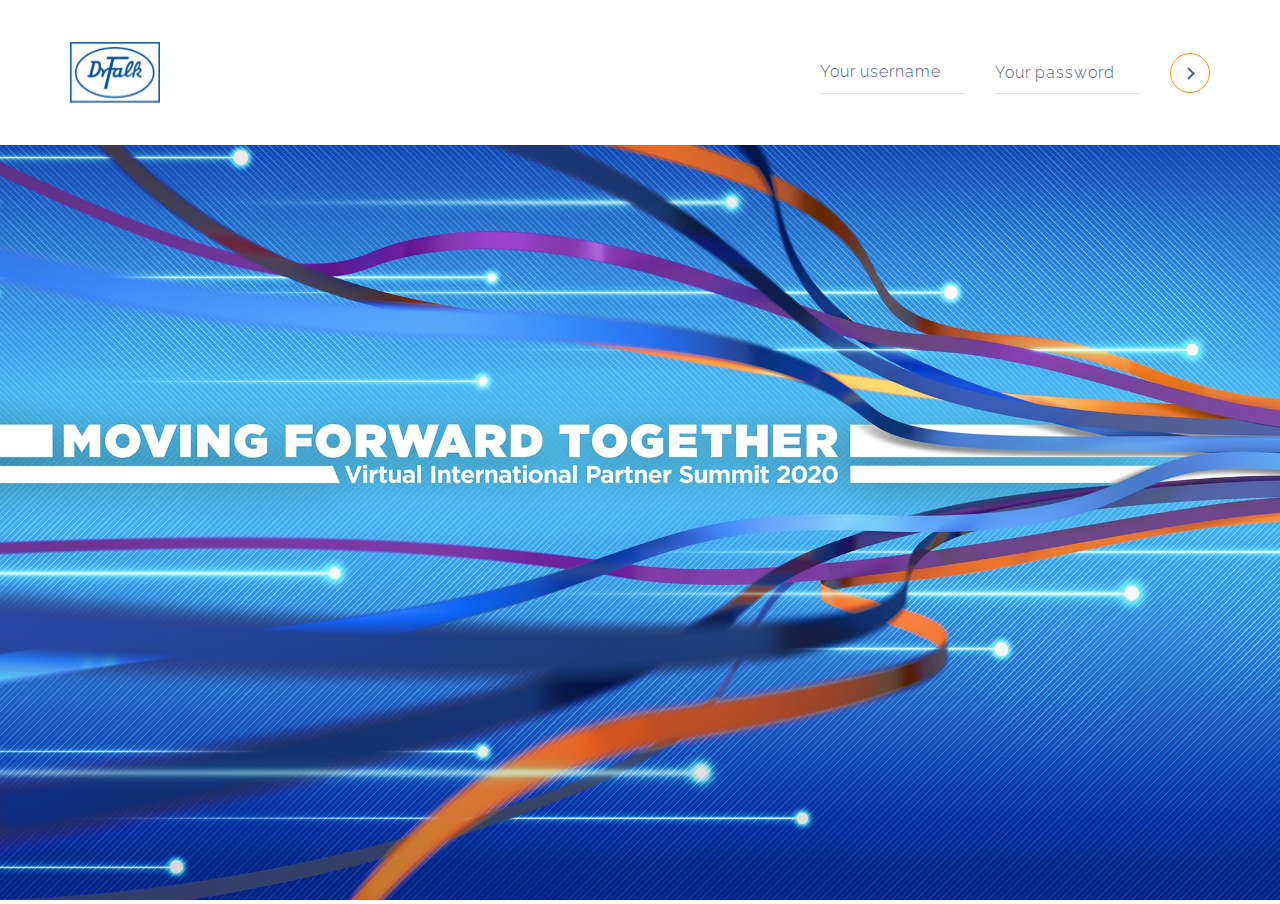
==== downloads.html @ 7efe1118 "Initial commit" ====
<!DOCTYPE html>
<html lang="de">

<head>
    <meta charset="utf-8">
    <meta http-equiv="X-UA-Compatible" content="IE=edge">
    <meta name="type" content="website">
    <meta name="description" content="default">
    <meta name="viewport" content="width=device-width, initial-scale=1 user-scalable=0">
    <meta property="og:image" content="">
    <title>Dr Falk | Downloads &
        Material</title>
    <link rel="stylesheet" href="css/app.css">
    <link rel="stylesheet" href="js/fancybox/jquery.fancybox.min.css">
    <link rel="shortcut icon" href="./img/fav/favicon.ico" type="image/x-icon">

    <meta name="msapplication-TileColor" content="">
    <meta name="theme-color" content="#ffffff">
</head>

<body>
    <div class="general-wrapper">
        <header>
            <div class="header-fixed-wrapper">
                <div class="wrapper">
                    <div class="branding">
                        <a href="/" title="branding">
                            <img class="branding__image" src="./img/logo.svg" alt="Company Logo" />
                        </a>
                    </div>
                    <div class="header__navigation">
                        <div class="bar-branding">
                            <a href="/" title="branding">
                                <img class="branding__image" src="./img/logo.svg" alt="Company Logo" />
                            </a>
                        </div>
                        <nav class="navbar">
                            <ul class="navbar__list" id="menu">
                                <li class="menuItem"><a href="./stream.html" title="Live Stream">Live Event</a></li>
                                <li class="menuItem"><a href="./media_centre.html" title="Media Centre">Media Centre</a>
                                </li>
                                <li class="menuItem active"><a href="./downloads.html"
                                        title="Downloads & Material">Downloads &
                                        Material</a>
                                </li>
                                <li class="menuItem">
                                    <a href="./social-area.html" title="Social Area">Social Area</a>
                                </li>
                            </ul>
                        </nav>
                    </div>
                    <div class="overflow-menu"></div>
                    <div class="spinner">
                        <span class="spinner-line diagonal part-1"></span>
                        <span class="spinner-line horizontal"></span>
                        <span class="spinner-line diagonal part-2"></span>
                    </div>
                </div>
            </div>
        </header>
        <main>
            <section class="media media--download">
                <div class="wrapper">
                    <div class="media-main-title">
                        <h1 class="media-title">Downloads & Material</h1>
                        <h2 class="media-subtitle">Material That Moves You and Your Projects Forward</h2>
                    </div>
                    <div class="media-box">
                        <div class="download_filter--buttons">
                            <p class="download_filter--buttons-title">Filter by:</p>
                            <ul class="download_filter--buttons-list">
                                <!-- <li><button class="btn-active" dw-filter="*">Filter by:</button></li> -->
                                <li><button class="btn-active" dw-filter="A">New Marketing Material</button></li>
                                <!--<li><button dw-filter="B">Workshop „Digital Marketing“</button></li>-->
                                <li><button dw-filter="C">Workshop „In-Call Performance“</button></li>
                                <!--<li><button dw-filter="D">Around the Event</button></li>-->
                            </ul>
                        </div>
                        <div class="media-cards">
                            <div class="media-card items" dw-category="A">
                                <!-- POPup -->
                                <div class="action-popup">
                                    <div class="action-popup--box">
                                        <span class="video-popup--close download-popup--close"></span>
                                        <div class="action-popup--download">
                                            <a class="download-inner"
                                                href="./media/dl-center/Budenofalk_Ad_3mgCapsules_MC_DIN-A4.pdf"
                                                download>download</a>
                                        </div>
                                        <div class="action-popup--wrapper">
                                            <img src="./media/dl-center/Budenofalk_Ad_3mgCapsules_MC_DIN-A4_Thumbnail.PNG"
                                                alt="pdf preview">
                                        </div>
                                    </div>
                                </div>
                                <!--  -->
                                <div class="media-card--wrapper">
                                    <div class="img-box">
                                        <img src="./media/dl-center/Budenofalk_Ad_3mgCapsules_MC_DIN-A4_Thumbnail.PNG"
                                            alt="download promo">
                                        <div class="media--download-action">
                                            <span class="preview"></span>
                                            <a class="download"
                                                href="./media/dl-center/Budenofalk_Ad_3mgCapsules_MC_DIN-A4.pdf"
                                                download></a>
                                        </div>
                                    </div>
                                    <div class="media-card--conteiner">
                                        <div class="media-title">
                                            <div class="media-title--headline">
                                                <p>Budenofalk: Ad 3mg Capsules for Microscopic Colitis</p>
                                            </div>
                                        </div>
                                        <div class="media-speakr">
                                            <p>This new advertisment aims at raising awareness for the extension of the
                                                indication of Budenofalk 3mg capsules to microscopic colitis.</p>
                                        </div>
                                    </div>
                                </div>
                            </div>
                            <div class="media-card items" dw-category="A">
                                <!-- POPup -->
                                <div class="action-popup">
                                    <div class="action-popup--box">
                                        <span class="video-popup--close download-popup--close"></span>
                                        <div class="action-popup--download">
                                            <!--<a class="download-inner" href="./img/logo.svg" download>download</a>-->
                                        </div>
                                        <div class="action-popup--wrapper">
                                            <img src="./media/dl-center/Budenofalk_SlideDeck_MC_Thumbnail.jpg"
                                                alt="pdf preview">
                                        </div>
                                    </div>
                                </div>
                                <!--  -->
                                <div class="media-card--wrapper">
                                    <div class="img-box">
                                        <img src="./media/dl-center/Budenofalk_SlideDeck_MC_Thumbnail.jpg"
                                            alt="download promo">
                                        <div class="media--download-action">
                                            <span class="preview"></span>
                                            <!--<a class="download" href="./media/dl-center/VIPS_MarketingMaterial_Platzhalter.pdf" download></a>-->
                                        </div>
                                    </div>
                                    <div class="media-card--conteiner">
                                        <div class="media-title">
                                            <div class="media-title--headline">
                                                <p>Budenofalk: Slide Deck Microscopic Colitis incl. Treatment Options
                                                    with 3mg Budenofalk Capsules</p>
                                            </div>
                                        </div>
                                        <div class="media-speakr">
                                            </p>
                                            <p>The slide deck will offer comprehensive information about microscopic
                                                colitis as a disease, its epidemiology, pathogenesis, diagnosis and
                                                treatment options. The contents comprise latest data on therapeutic
                                                options including Budenofalk 3mg capsules and are edited for
                                                presentations.
                                            </p>
                                        </div>
                                    </div>
                                </div>
                            </div>
                            <div class="media-card items" dw-category="A">
                                <!-- POPup -->
                                <div class="action-popup">
                                    <div class="action-popup--box">
                                        <span class="video-popup--close download-popup--close"></span>
                                        <div class="action-popup--download">
                                            <!--<a class="download-inner" href="./img/logo.svg" download>download</a>-->
                                        </div>
                                        <div class="action-popup--wrapper">
                                            <img src="./media/dl-center/Budenofalk_Brochure_HCP_MC_Thumbnail.jpg"
                                                alt="pdf preview">
                                        </div>
                                    </div>
                                </div>
                                <!--  -->
                                <div class="media-card--wrapper">
                                    <div class="img-box">
                                        <img src="./media/dl-center/Budenofalk_Brochure_HCP_MC_Thumbnail.jpg"
                                            alt="download promo">
                                        <div class="media--download-action">
                                            <span class="preview"></span>
                                            <!--<a class="download" href="./media/dl-center/VIPS_MarketingMaterial_Platzhalter.pdf" download></a>-->
                                        </div>
                                    </div>
                                    <div class="media-card--conteiner">
                                        <div class="media-title">
                                            <div class="media-title--headline">
                                                <p>Budenofalk: Brochure Microscopic Colitis for HCPs</p>
                                            </div>
                                        </div>
                                        <div class="media-speakr">
                                            <p>This brochure for HCPs provides a comprehensive overview on microscopic
                                                colitis as a disease, its epidemiology, pathogenesis, diagnosis and
                                                treatment options. In the new version it will include the latest
                                                guidelines for the treatment of the disease and the extended indication
                                                of Budenofalk 3mg capsules to microscopic colitis. </p>
                                        </div>
                                    </div>
                                </div>
                            </div>
                            <div class="media-card items" dw-category="A">
                                <!-- POPup -->
                                <div class="action-popup">
                                    <div class="action-popup--box">
                                        <span class="video-popup--close download-popup--close"></span>
                                        <div class="action-popup--download">
                                            <a class="download"
                                                href="./media/dl-center/VIPS_MarketingMaterial_Platzhalter.pdf"
                                                download></a>
                                        </div>
                                        <div class="action-popup--wrapper">
                                            <img src="./media/dl-center/Budenofalk_Flyer_3mgCapsules_MC_Thumbnail.jpg"
                                                alt="pdf preview">
                                        </div>
                                    </div>
                                </div>
                                <!--  -->
                                <div class="media-card--wrapper">
                                    <div class="img-box">
                                        <img src="./media/dl-center/Budenofalk_Flyer_3mgCapsules_MC_Thumbnail.jpg"
                                            alt="download promo">
                                        <div class="media--download-action">
                                            <span class="preview"></span>
                                            <!--<a class="download" href="./media/dl-center/VIPS_MarketingMaterial_Platzhalter.pdf" download></a>-->
                                        </div>
                                    </div>
                                    <div class="media-card--conteiner">
                                        <div class="media-title">
                                            <div class="media-title--headline">
                                                <p>Budenofalk: Flyer 3mg Capsules for Microscopic Colitis</p>
                                            </div>
                                        </div>
                                        <div class="media-speakr">
                                            <p>This new leaflet will give a short overview on microscopic colitis as a
                                                disease, its diagnosis and treatment as well as on Budenofalk 3mg
                                                capsules as a treatment option.</p>
                                        </div>
                                    </div>
                                </div>
                            </div>
                            <div class="media-card items" dw-category="A">
                                <!-- POPup -->
                                <div class="action-popup">
                                    <div class="action-popup--box">
                                        <span class="video-popup--close download-popup--close"></span>
                                        <div class="action-popup--download">
                                            <a class="download"
                                                href="./media/dl-center/VIPS_MarketingMaterial_Platzhalter.pdf"
                                                download></a>
                                        </div>
                                        <div class="action-popup--wrapper">
                                            <img src="./media/dl-center/Budenofalk_Mailing_3mgCapsules_Thumbnail.png"
                                                alt="pdf preview">
                                        </div>
                                    </div>
                                </div>
                                <!--  -->
                                <div class="media-card--wrapper">
                                    <div class="img-box">
                                        <img src="./media/dl-center/Budenofalk_Mailing_3mgCapsules_Thumbnail.png"
                                            alt="download promo">
                                        <div class="media--download-action">
                                            <span class="preview"></span>
                                            <!--<a class="download" href="./media/dl-center/VIPS_MarketingMaterial_Platzhalter.pdf" download></a>-->
                                        </div>
                                    </div>
                                    <div class="media-card--conteiner">
                                        <div class="media-title">
                                            <div class="media-title--headline">
                                                <p>Budenofalk: Mailing 3mg Capsules for Microscopic Colitis</p>
                                            </div>
                                        </div>
                                        <div class="media-speakr">
                                            <p>This mailing addresses HCPs in order to inform them about the extension
                                                of the indication of Budenofalk 3mg capsules to induction and
                                                maintenance therapy of microscopic colitis.
                                        </div>
                                    </div>
                                </div>
                            </div>
                            <div class="media-card items" dw-category="A">
                                <!-- POPup -->
                                <div class="action-popup">
                                    <div class="action-popup--box">
                                        <span class="video-popup--close download-popup--close"></span>
                                        <div class="action-popup--download">
                                            <a class="download-inner"
                                                href="./media/dl-center/Budenofalk_Ad_RectalFoam_UC_DIN-A4.pdf"
                                                download>download</a>
                                        </div>
                                        <div class="action-popup--wrapper">
                                            <img src="./media/dl-center/Budenofalk_Ad_RectalFoam_UC_DIN-A4_Thumbnail.PNG"
                                                alt="pdf preview">
                                        </div>
                                    </div>
                                </div>
                                <!--  -->
                                <div class="media-card--wrapper">
                                    <div class="img-box">
                                        <img src="./media/dl-center/Budenofalk_Ad_RectalFoam_UC_DIN-A4_Thumbnail.PNG"
                                            alt="download promo">
                                        <div class="media--download-action">
                                            <span class="preview"></span>
                                            <a class="download"
                                                href="./media/dl-center/Budenofalk_Ad_RectalFoam_UC_DIN-A4.pdf"
                                                download></a>
                                        </div>
                                    </div>
                                    <div class="media-card--conteiner">
                                        <div class="media-title">
                                            <div class="media-title--headline">
                                                <p>Budenofalk: Ad Rectal Foam for Ulcerative Colitis</p>
                                            </div>
                                        </div>
                                        <div class="media-speakr">
                                            <p>This advertisment presents Budenofalk rectal foam for Ulcerative Colitis
                                                with a new key visual underlining the products key features.
                                        </div>
                                    </div>
                                </div>
                            </div>
                            <div class="media-card items" dw-category="A">
                                <!-- POPup -->
                                <div class="action-popup">
                                    <div class="action-popup--box">
                                        <span class="video-popup--close download-popup--close"></span>
                                        <div class="action-popup--download">
                                            <!--<a class="download-inner" href="./media/dl-center/missing"
                                                download>download</a>-->
                                        </div>
                                        <div class="action-popup--wrapper">
                                            <img src="./media/dl-center/Budenofalk_Brochure_Patient_AI_Thumbnail.jpg"
                                                alt="pdf preview">
                                        </div>
                                    </div>
                                </div>
                                <!--  -->
                                <div class="media-card--wrapper">
                                    <div class="img-box">
                                        <img src="./media/dl-center/Budenofalk_Brochure_Patient_AI_Thumbnail.jpg"
                                            alt="download promo">
                                        <div class="media--download-action">
                                            <span class="preview"></span>
                                            <!--<a class="download" href="./media/dl-center/VIPS_MarketingMaterial_Platzhalter.pdf" download></a>-->
                                        </div>
                                    </div>
                                    <div class="media-card--conteiner">
                                        <div class="media-title">
                                            <div class="media-title--headline">
                                                <p>Budenofalk: Brochure Autoimmune Hepatitis for Patients</p>
                                            </div>
                                        </div>
                                        <div class="media-speakr">
                                            <p>This brochure aims at helping patients with autoimmune hepatitis and
                                                their relatives to get an overview about the disease in general, its
                                                causes, symptoms and diagnosis as well as to learn about treatment
                                                options. The new version will include latest knowledge about the
                                                disease.
                                        </div>
                                    </div>
                                </div>
                            </div>
                            <div class="media-card items" dw-category="A">
                                <!-- POPup -->
                                <div class="action-popup">
                                    <div class="action-popup--box">
                                        <span class="video-popup--close download-popup--close"></span>
                                        <div class="action-popup--download">
                                            <a class="download-inner"
                                                href="./media/dl-center/Jorveza_Ad_Acute-Maintenance.zip"
                                                download>download</a>-->
                                        </div>
                                        <div class="action-popup--wrapper">
                                            <img src="./media/dl-center/Jorveza_Ad_Acute-Maintenance_Thumbnail.png"
                                                alt="pdf preview">
                                        </div>
                                    </div>
                                </div>
                                <!--  -->
                                <div class="media-card--wrapper">
                                    <div class="img-box">
                                        <img src="./media/dl-center/Jorveza_Ad_Acute-Maintenance_Thumbnail.png"
                                            alt="download promo">
                                        <div class="media--download-action">
                                            <span class="preview"></span>
                                            <a class="download"
                                                href="./media/dl-center/Jorveza_Ad_Acute-Maintenance.zip" download></a>
                                        </div>
                                    </div>
                                    <div class="media-card--conteiner">
                                        <div class="media-title">
                                            <div class="media-title--headline">
                                                <p>Jorveza: Ad Acute & Maintenance Treatment (in various formats)</p>
                                            </div>
                                        </div>
                                        <div class="media-speakr">
                                            <p>This advertisment containing the stopper „Long-term treatment – Now
                                                approved for maintenance therapy“ informs about Jorveza now being
                                                available for maintenance therapy. It is supposed to be placed in
                                                journals addressing gastroentereologists.
                                        </div>
                                    </div>
                                </div>
                            </div>
                            <div class="media-card items" dw-category="A">
                                <!-- POPup -->
                                <div class="action-popup">
                                    <div class="action-popup--box">
                                        <span class="video-popup--close download-popup--close"></span>
                                        <div class="action-popup--download">
                                            <!--<a class="download-inner" href="./media/dl-center/VIPS_MarketingMaterial_Platzhalter.jpg"-->
                                            download>download</a>
                                        </div>
                                        <div class="action-popup--wrapper">
                                            <img src="./media/dl-center/Jorveza_Brochure_HCP_EoE_Thumbnail.png"
                                                alt="pdf preview">
                                        </div>
                                    </div>
                                </div>
                                <!--  -->
                                <div class="media-card--wrapper">
                                    <div class="img-box">
                                        <img src="./media/dl-center/Jorveza_Brochure_HCP_EoE_Thumbnail.png"
                                            alt="download promo">
                                        <div class="media--download-action">
                                            <span class="preview"></span>
                                            <!--<a class="download" href="./media/dl-center/VIPS_MarketingMaterial_Platzhalter.pdf" download></a>-->
                                        </div>
                                    </div>
                                    <div class="media-card--conteiner">
                                        <div class="media-title">
                                            <div class="media-title--headline">
                                                <p>Jorveza: Brochure Eosinophilic Esophagitis for HCPs</p>
                                            </div>
                                        </div>
                                        <div class="media-speakr">
                                            <p>This brochure for physicians provides concise up-to-date information
                                                about Eosinophilic Esophagitis (EoE) covering the clinical picture,
                                                epidemiology, pathophysiology, diagnosis and treatment options as
                                                recommended by the guidelines. Additionally, it includes a short
                                                introduction to Jorveza® and how it is supposed to be applied by
                                                patients. In the new version it will also include maintenance treatment
                                                and the 0.5mg dose of Jorveza.
                                        </div>
                                    </div>
                                </div>
                            </div>
                            <div class="media-card items" dw-category="A">
                                <!-- POPup -->
                                <div class="action-popup">
                                    <div class="action-popup--box">
                                        <span class="video-popup--close download-popup--close"></span>
                                        <div class="action-popup--download">
                                            <!-- <a class="download-inner" href="./img/logo.svg" download>download</a> -->
                                        </div>
                                        <div class="action-popup--wrapper">
                                            <img src="./media/dl-center/Jorveza_Brochure_Patient_EoE_Thumbnail.png"
                                                alt="pdf preview">
                                        </div>
                                    </div>
                                </div>
                                <!--  -->
                                <div class="media-card--wrapper">
                                    <div class="img-box">
                                        <img src="./media/dl-center/Jorveza_Brochure_Patient_EoE_Thumbnail.png"
                                            alt="download promo">
                                        <div class="media--download-action">
                                            <span class="preview"></span>
                                            <!--<a class="download" href="./media/dl-center/VIPS_MarketingMaterial_Platzhalter.pdf" download></a>-->
                                        </div>
                                    </div>
                                    <div class="media-card--conteiner">
                                        <div class="media-title">
                                            <div class="media-title--headline">
                                                <p>Jorveza: Brochure Eosinophilic Esophagitis for Patients</p>
                                            </div>
                                        </div>
                                        <div class="media-speakr">
                                            <p>This patient brochure aims at helping EoE patients as well as their
                                                relatives to get an overview about the disease in general, its causes,
                                                symptoms as well as diagnosis. Upon that, a particular focus lies on the
                                                treatment options as recommended by the guidelines. In the new version
                                                it will also refer to maintenance treatment and the 0.5mg dose of
                                                Jorveza.
                                        </div>
                                    </div>
                                </div>
                            </div>
                            <div class="media-card items" dw-category="A">
                                <!-- POPup -->
                                <div class="action-popup">
                                    <div class="action-popup--box">
                                        <span class="video-popup--close download-popup--close"></span>
                                        <div class="action-popup--download">
                                            <!-- <a class="download-inner" href="./img/logo.svg" download>download</a> -->
                                        </div>
                                        <div class="action-popup--wrapper">
                                            <img src="./media/dl-center/Jorveza_Mailing_MaintenanceTreatment.png"
                                                alt="pdf preview">
                                        </div>
                                    </div>
                                </div>
                                <!--  -->
                                <div class="media-card--wrapper">
                                    <div class="img-box">
                                        <img src="./media/dl-center/Jorveza_Mailing_MaintenanceTreatment.png"
                                            alt="download promo">
                                        <div class="media--download-action">
                                            <span class="preview"></span>
                                            <!--<a class="download" href="./media/dl-center/VIPS_MarketingMaterial_Platzhalter.pdf" download></a>-->
                                        </div>
                                    </div>
                                    <div class="media-card--conteiner">
                                        <div class="media-title">
                                            <div class="media-title--headline">
                                                <p>Jorveza: Mailing Maintenance Treatment</p>
                                            </div>
                                        </div>
                                        <div class="media-speakr">
                                            <p>This mailing is going to address GI specialists and HCPs who already know
                                                EoE in order to inform them about the extended approval of Jorveza also
                                                for maintenance treatment.
                                        </div>
                                    </div>
                                </div>
                            </div>
                            <div class="media-card items" dw-category="A">
                                <!-- POPup -->
                                <div class="action-popup">
                                    <div class="action-popup--box">
                                        <span class="video-popup--close download-popup--close"></span>
                                        <div class="action-popup--download">
                                            <a class="download-inner" href="./media/dl-center/Jorveza_Video_MoA.mp4"
                                                download>download</a>
                                        </div>
                                        <div class="action-popup--wrapper">
                                            <img src="./media/dl-center/Jorveza_Video_MoA_Thumbnail.png"
                                                alt="pdf preview">
                                        </div>
                                    </div>
                                </div>
                                <!--  -->
                                <div class="media-card--wrapper">
                                    <div class="img-box">
                                        <img src="./media/dl-center/Jorveza_Video_MoA_Thumbnail.png"
                                            alt="download promo">
                                        <div class="media--download-action">
                                            <span class="preview"></span>
                                            <a class="download" href="./media/dl-center/Jorveza_Video_MoA.mp4"
                                                download></a>
                                        </div>
                                    </div>
                                    <div class="media-card--conteiner">
                                        <div class="media-title">
                                            <div class="media-title--headline">
                                                <p>Jorveza: Video Mode of Action </p>
                                            </div>
                                        </div>
                                        <div class="media-speakr">
                                            <p>This video provides information about Eosinophilic Esophagitis (EoE), its
                                                diagnosis and treatment by Jorveza. It is supposed to be embedded in
                                                websites, newsletters etc.
                                        </div>
                                    </div>
                                </div>
                            </div>
                            <div class="media-card items" dw-category="A">
                                <!-- POPup -->
                                <div class="action-popup">
                                    <div class="action-popup--box">
                                        <span class="video-popup--close download-popup--close"></span>
                                        <div class="action-popup--download">
                                            <!-- <a class="download-inner" href="./img/logo.svg" download>download</a> -->
                                        </div>
                                        <div class="action-popup--wrapper">
                                            <img src="./media/dl-center/Jorveza_Flyer_EoETreatment.png"
                                                alt="pdf preview">
                                        </div>
                                    </div>
                                </div>
                                <!--  -->
                                <div class="media-card--wrapper">
                                    <div class="img-box">
                                        <img src="./media/dl-center/Jorveza_Flyer_EoETreatment.png"
                                            alt="download promo">
                                        <div class="media--download-action">
                                            <span class="preview"></span>
                                            <!--<a class="download" href="./media/dl-center/VIPS_MarketingMaterial_Platzhalter.pdf" download></a>-->
                                        </div>
                                    </div>
                                    <div class="media-card--conteiner">
                                        <div class="media-title">
                                            <div class="media-title--headline">
                                                <p>Jorveza: Flyer Eosinophilic Esophagitis and Treatment Options with
                                                    Jorveza</p>
                                            </div>
                                        </div>
                                        <div class="media-speakr">
                                            <p>This new leaflet will give a short overview on Eosinophilic Esophagitis
                                                (EoE) and informs about Jorveza in short and long-term treatment.
                                        </div>
                                    </div>
                                </div>
                            </div>
                            <div class="media-card items" dw-category="A">
                                <!-- POPup -->
                                <div class="action-popup">
                                    <div class="action-popup--box">
                                        <span class="video-popup--close download-popup--close"></span>
                                        <div class="action-popup--download">
                                            <a class="download-inner"
                                                href="./media/dl-center/Jorveza_PatientWebsite_DIY-Kit.zip"
                                                download>download</a>
                                        </div>
                                        <div class="action-popup--wrapper">
                                            <img src="./media/dl-center/Jorveza_PatientWebsite_DIY-Kit_Thumbnail.png"
                                                alt="pdf preview">
                                        </div>
                                    </div>
                                </div>
                                <!--  -->
                                <div class="media-card--wrapper">
                                    <div class="img-box">
                                        <img src="./media/dl-center/Jorveza_PatientWebsite_DIY-Kit_Thumbnail.png"
                                            alt="download promo">
                                        <div class="media--download-action">
                                            <span class="preview"></span>
                                            <a class="download"
                                                href="./media/dl-center/Jorveza_PatientWebsite_DIY-Kit.zip"
                                                download></a>
                                        </div>
                                    </div>
                                    <div class="media-card--conteiner">
                                        <div class="media-title">
                                            <div class="media-title--headline">
                                                <p>Jorveza: Patient Awareness Website - DIY Kit</p>
                                            </div>
                                        </div>
                                        <div class="media-speakr">
                                            <p>The material in this kit contains all information and pictures required
                                                to create a patient-directed awareness site on swallowing issues and
                                                Eosinophilic Esophagitis (EoE) like the German site
                                                www.schluckbeschwerden.de. You can use these materials to set up a
                                                corresponding website in your country.
                                        </div>
                                    </div>
                                </div>
                            </div>
                            <div class="media-card items" dw-category="A">
                                <!-- POPup -->
                                <div class="action-popup">
                                    <div class="action-popup--box">
                                        <span class="video-popup--close download-popup--close"></span>
                                        <div class="action-popup--download">
                                            <!--<a class="download-inner" href="./media/dl-center/VIPS_MarketingMaterial_Platzhalter.jpg" download>download</a>-->
                                        </div>
                                        <div class="action-popup--wrapper">
                                            <img src="./media/dl-center/Jorveza_Video_MaintenanceStudy_Thumbnail.png"
                                                alt="pdf preview">
                                        </div>
                                    </div>
                                </div>
                                <!--  -->
                                <div class="media-card--wrapper">
                                    <div class="img-box">
                                        <img src="./media/dl-center/Jorveza_Video_MaintenanceStudy_Thumbnail.png"
                                            alt="download promo">
                                        <div class="media--download-action">
                                            <span class="preview"></span>
                                            <!--<a class="download" href="./media/dl-center/VIPS_MarketingMaterial_Platzhalter.pdf" download></a>-->
                                        </div>
                                    </div>
                                    <div class="media-card--conteiner">
                                        <div class="media-title">
                                            <div class="media-title--headline">
                                                <p>Jorveza: Video Maintenance Treatment Approval Study</p>
                                            </div>
                                        </div>
                                        <div class="media-speakr">
                                            <p>This new video is going to explain the concept and the results of the
                                                study that led to the approval of Jorveza for maintenance treatment. It
                                                is supposed to be embedded in websites etc.
                                        </div>
                                    </div>
                                </div>
                            </div>
                            <div class="media-card items" dw-category="A">
                                <!-- POPup -->
                                <div class="action-popup">
                                    <div class="action-popup--box">
                                        <span class="video-popup--close download-popup--close"></span>
                                        <div class="action-popup--download">
                                            <a class="download-inner"
                                                href="./media/dl-center/Relafalk_ProductFolder_TD.zip"
                                                download>download</a>
                                        </div>
                                        <div class="action-popup--wrapper">
                                            <img src="./media/dl-center/Relafalk_ProductFolder_Thumbnail.png"
                                                alt="pdf preview">
                                        </div>
                                    </div>
                                </div>
                                <!--  -->
                                <div class="media-card--wrapper">
                                    <div class="img-box">
                                        <img src="./media/dl-center/Relafalk_ProductFolder_Thumbnail.png"
                                            alt="download promo">
                                        <div class="media--download-action">
                                            <span class="preview"></span>
                                            <a class="download" href="./media/dl-center/Relafalk_ProductFolder_TD.zip"
                                                download></a>
                                        </div>
                                    </div>
                                    <div class="media-card--conteiner">
                                        <div class="media-title">
                                            <div class="media-title--headline">
                                                <p>Relafalk: Product Folder on Traveler's Diarhea and Relafalk as
                                                    Treatment Option</p>
                                            </div>
                                        </div>
                                        <div class="media-speakr">
                                            <p>This product folder addresses GI specialists, travel medicine specialists
                                                and general practitioners giving a concise overview on traveler’s
                                                diarrhea (TD) with respect to epidemiology, risk factors, classification
                                                of TD and treatment options. Besides illustrating the formulation and
                                                mode of action of Relafalk® it also summarizes the most important data
                                                of the studies by Steffen et al. (2018) and DuPont et al. (2014)
                                                demonstrating the same clinical efficacy as the comparator
                                                ciprofloxacin, adverse events at placebo level and low risk for the
                                                colonization with multidrug resistant bacteria.</p>
                                        </div>
                                    </div>
                                </div>
                            </div>
                            <div class="media-card items" dw-category="A">
                                <!-- POPup -->
                                <div class="action-popup">
                                    <div class="action-popup--box">
                                        <span class="video-popup--close download-popup--close"></span>
                                        <div class="action-popup--download">
                                            <!-- <a class="download-inner" href="./img/logo.svg" download>download</a> -->
                                        </div>
                                        <div class="action-popup--wrapper">
                                            <img src="./media/dl-center/Relafalk_Brochure_HCP_Microbiota_Thumbnail.png"
                                                alt="pdf preview">
                                        </div>
                                    </div>
                                </div>
                                <!--  -->
                                <div class="media-card--wrapper">
                                    <div class="img-box">
                                        <img src="./media/dl-center/Relafalk_Brochure_HCP_Microbiota_Thumbnail.png"
                                            alt="download promo">
                                        <div class="media--download-action">
                                            <span class="preview"></span>
                                            <!--<a class="download" href="./media/dl-center/VIPS_MarketingMaterial_Platzhalter.pdf" download></a>-->
                                        </div>
                                    </div>
                                    <div class="media-card--conteiner">
                                        <div class="media-title">
                                            <div class="media-title--headline">
                                                <p>Relafalk: Brochure Microbiota and Gastrointestinal Disorders</p>
                                            </div>
                                        </div>
                                        <div class="media-speakr">
                                            <p>This new brochure is going to address GI specialists and gives a concise
                                                overview on the microbiota and its influence on gastrointestinal
                                                disorders. </p>
                                        </div>
                                    </div>
                                </div>
                            </div>
                            <div class="media-card items" dw-category="A">
                                <!-- POPup -->
                                <div class="action-popup">
                                    <div class="action-popup--box">
                                        <span class="video-popup--close download-popup--close"></span>
                                        <div class="action-popup--download">
                                            <a class="download-inner"
                                                href="./media/dl-center/Relafalk_Brochure_HCP_TD.pdf"
                                                download>download</a>
                                        </div>
                                        <div class="action-popup--wrapper">
                                            <img src="./media/dl-center/Relafalk_Brochure_HCP_TD_Thumbnail.PNG"
                                                alt="pdf preview">
                                        </div>
                                    </div>
                                </div>
                                <!--  -->
                                <div class="media-card--wrapper">
                                    <div class="img-box">
                                        <img src="./media/dl-center/Relafalk_Brochure_HCP_TD_Thumbnail.PNG"
                                            alt="download promo">
                                        <div class="media--download-action">
                                            <span class="preview"></span>
                                            <a class="download" href="./media/dl-center/Relafalk_Brochure_HCP_TD.pdf"
                                                download></a>
                                        </div>
                                    </div>
                                    <div class="media-card--conteiner">
                                        <div class="media-title">
                                            <div class="media-title--headline">
                                                <p>Relafalk: Brochure Traveler's Diarrhea for HCPs</p>
                                            </div>
                                        </div>
                                        <div class="media-speakr">
                                            <p>This brochure for physicians provides a comprehensive overview on
                                                traveler’s diarrhea (TD) covering epidemiology, clinical
                                                characteristics, etiology and therapeutic options as recommended by the
                                                guidelines. It describes the differences of systemic and topically
                                                acting antibiotics and provides a summary of the most important study
                                                data on Rifamycin SV-MMX (Relafalk®). Thus, it can help physicians to
                                                provide guidance for travelers, who want to equip their first-aid kit
                                                for travel.</p>
                                        </div>
                                    </div>
                                </div>
                            </div>
                            <div class="media-card items" dw-category="A">
                                <!-- POPup -->
                                <div class="action-popup">
                                    <div class="action-popup--box">
                                        <span class="video-popup--close download-popup--close"></span>
                                        <div class="action-popup--download">
                                            <a class="download-inner"
                                                href="./media/dl-center/Relafalk_Brochure_Patient_TD.pdf"
                                                download>download</a>
                                        </div>
                                        <div class="action-popup--wrapper">
                                            <img src="./media/dl-center/Relafalk_Brochure_Patient_TD_Thumbnail.png"
                                                alt="pdf preview">
                                        </div>
                                    </div>
                                </div>
                                <!--  -->
                                <div class="media-card--wrapper">
                                    <div class="img-box">
                                        <img src="./media/dl-center/Relafalk_Brochure_Patient_TD_Thumbnail.png"
                                            alt="download promo">
                                        <div class="media--download-action">
                                            <span class="preview"></span>
                                            <a class="download"
                                                href="./media/dl-center/Relafalk_Brochure_Patient_TD.pdf" download></a>
                                        </div>
                                    </div>
                                    <div class="media-card--conteiner">
                                        <div class="media-title">
                                            <div class="media-title--headline">
                                                <p>Relafalk: Brochure Traveler's Diarrhea for Patients</p>
                                            </div>
                                        </div>
                                        <div class="media-speakr">
                                            <p>This patient brochure is aiming to help travelers to prepare for their
                                                trips in respect of traveller’s diarrhea (TD) and to provide
                                                comprehensive background information on TD. The brochure can also be
                                                handed over to patients, who received a pre-travel counsel by their
                                                physician, to provide information for rereading.
                                            </p>
                                        </div>
                                    </div>
                                </div>
                            </div>
                            <div class="media-card items" dw-category="A">
                                <!-- POPup -->
                                <div class="action-popup">
                                    <div class="action-popup--box">
                                        <span class="video-popup--close download-popup--close"></span>
                                        <div class="action-popup--download">
                                            <!-- <a class="download-inner" href="./img/logo.svg" download>download</a> -->
                                        </div>
                                        <div class="action-popup--wrapper">
                                            <img src="./media/dl-center/Salofalk_Mailing_Granules_Thumbnail.png"
                                                alt="pdf preview">
                                        </div>
                                    </div>
                                </div>
                                <!--  -->
                                <div class="media-card--wrapper">
                                    <div class="img-box">
                                        <img src="./media/dl-center/Salofalk_Mailing_Granules_Thumbnail.png"
                                            alt="download promo">
                                        <div class="media--download-action">
                                            <span class="preview"></span>
                                            <!--<a class="download" href="./media/dl-center/VIPS_MarketingMaterial_Platzhalter.pdf" download></a>-->
                                        </div>
                                    </div>
                                    <div class="media-card--conteiner">
                                        <div class="media-title">
                                            <div class="media-title--headline">
                                                <p>Salofalk: Mailing Reminder Granules as Treatment Option</p>
                                            </div>
                                        </div>
                                        <div class="media-speakr">
                                            <p>This new mailing is going to address HCPs in order to remind them of
                                                Salofalk Granules, their product features and indications in general.
                                            </p>
                                        </div>
                                    </div>
                                </div>
                            </div>
                            <div class="media-card items" dw-category="A">
                                <!-- POPup -->
                                <div class="action-popup">
                                    <div class="action-popup--box">
                                        <span class="video-popup--close download-popup--close"></span>
                                        <div class="action-popup--download">
                                            <!-- <a class="download-inner" href="./img/logo.svg" download>download</a> -->
                                        </div>
                                        <div class="action-popup--wrapper">
                                            <img src="./media/dl-center/Ursofalk_Brochure_LiverTests.png"
                                                alt="pdf preview">
                                        </div>
                                    </div>
                                </div>
                                <!--  -->
                                <div class="media-card--wrapper">
                                    <div class="img-box">
                                        <img src="./media/dl-center/Ursofalk_Brochure_LiverTests.png"
                                            alt="download promo">
                                        <div class="media--download-action">
                                            <span class="preview"></span>
                                            <!--<a class="download" href="./media/dl-center/VIPS_MarketingMaterial_Platzhalter.pdf" download></a>-->
                                        </div>
                                    </div>
                                    <div class="media-card--conteiner">
                                        <div class="media-title">
                                            <div class="media-title--headline">
                                                <p>Ursofalk: Brochure Liver Tests</p>
                                            </div>
                                        </div>
                                        <div class="media-speakr">
                                            <p>This brochure provides information for HCPs about conducting liver tests
                                                and analyzing the corresponding data in order to distinguish different
                                                liver diseases and to make the right diagnosis. In the new version also
                                                liver scores will be included to help further differentiation. </p>
                                        </div>
                                    </div>
                                </div>
                            </div>
                            <div class="media-card items" dw-category="A">
                                <!-- POPup -->
                                <div class="action-popup">
                                    <div class="action-popup--box">
                                        <span class="video-popup--close download-popup--close"></span>
                                        <div class="action-popup--download">
                                            <a class="download-inner" href="./uploads/WorkshopMarketAccess-East.pdf"
                                                download>download</a>
                                        </div>
                                        <div class="action-popup--wrapper">
                                            <img src="./uploads/WorkshopMarketAccess-East.png" alt="pdf preview">
                                        </div>
                                    </div>
                                </div>
                                <!--  -->
                                <div class="media-card--wrapper">
                                    <div class="img-box">
                                        <img src="./uploads/WorkshopMarketAccess-East.png" alt="download promo">
                                        <div class="media--download-action">
                                            <span class="preview"></span>
                                            <a class="download" href="./uploads/WorkshopMarketAccess-East.pdf"
                                                download></a>
                                        </div>
                                    </div>
                                    <div class="media-card--conteiner">
                                        <div class="media-title">
                                            <div class="media-title--headline">
                                                <p>Workshop "Market Access": Slides Eastern Conference</p>
                                            </div>
                                        </div>
                                        <div class="media-speakr">
                                            <p>The workshop focussed on an analysis of previous ways of market access
                                                and, from there, developed strategies towards a successful future with
                                                maximized fast access at a sustainable price. Take a look at the slides
                                                of the Eastern Conference.</p>
                                        </div>
                                    </div>
                                </div>
                            </div>
                            <div class="media-card items" dw-category="A">
                                <!-- POPup -->
                                <div class="action-popup">
                                    <div class="action-popup--box">
                                        <span class="video-popup--close download-popup--close"></span>
                                        <div class="action-popup--download">
                                            <a class="download-inner" href="./uploads/WorkshopMarketAccess-West.pdf"
                                                download>download</a>
                                        </div>
                                        <div class="action-popup--wrapper">
                                            <img src="./uploads/WorkshopMarketAccess-West.png" alt="pdf preview">
                                        </div>
                                    </div>
                                </div>
                                <!--  -->
                                <div class="media-card--wrapper">
                                    <div class="img-box">
                                        <img src="./uploads/WorkshopMarketAccess-West.png" alt="download promo">
                                        <div class="media--download-action">
                                            <span class="preview"></span>
                                            <a class="download" href="./uploads/WorkshopMarketAccess-West.pdf"
                                                download></a>
                                        </div>
                                    </div>
                                    <div class="media-card--conteiner">
                                        <div class="media-title">
                                            <div class="media-title--headline">
                                                <p>Workshop "Market Access": Slides Western Conference</p>
                                            </div>
                                        </div>
                                        <div class="media-speakr">
                                            <p>
                                                The workshop focussed on an analysis of previous ways of market access
                                                and, from there, developed strategies towards a successful future with
                                                maximized fast access at a sustainable price. Take a look at the slides
                                                of the Western Conference.
                                            </p>
                                        </div>
                                    </div>
                                </div>
                            </div>
                            <!--   <div class="media-card items" dw-category="B">
                                <div class="action-popup">
                                    <div class="action-popup--box">
                                        <span class="video-popup--close download-popup--close"></span>
                                        <div class="action-popup--download">
                                            <a class="download-inner"
                                                href="./media/dl-center/Workshop_DigitalMarketing_Teaser.mp4"
                                                download>download</a>
                                        </div>
                                        <div class="action-popup--wrapper">
                                            <img src="./media/dl-center/Workshop_DigitalMarketing_Teaser-thumb.jpg"
                                                alt="pdf preview">
                                        </div>
                                    </div>
                                </div>

                                <div class="media-card--wrapper">
                                    <div class="img-box">
                                        <img src="./media/dl-center/Workshop_DigitalMarketing_Teaser-thumb.jpg"
                                            alt="download promo">
                                        <div class="media--download-action">
                                            <span class="preview"></span>
                                            <a class="download"
                                                href="./media/dl-center/Workshop_DigitalMarketing_Teaser.mp4"
                                                download></a>
                                        </div>
                                    </div>
                                    <div class="media-card--conteiner">
                                        <div class="media-title">
                                            <div class="media-title--headline">
                                                <p>Workshop "In-Call Performance": Reader Communication Styles</p>
                                            </div>
                                        </div>
                                        <div class="media-speakr">
                                            <p>People communicate in different ways. This reader describes the different
                                                communication styles, how to recognize and to deal with them.</p>
                                        </div>
                                    </div>
                                </div>
                            </div>-->
                            <div class="media-card items" dw-category="C">
                                <!-- POPup -->
                                <div class="action-popup">
                                    <div class="action-popup--box">
                                        <span class="video-popup--close download-popup--close"></span>
                                        <div class="action-popup--download">
                                            <a class="download-inner"
                                                href="./media/dl-center/Workshop_In-CallPerformance_Toolbox_Objection-Handling.pdf"
                                                download>download</a>
                                        </div>
                                        <div class="action-popup--wrapper">
                                            <img src="./media/dl-center/Workshop_In-CallPerformance_Reader_CommunicationStyles-thumb.jpg"
                                                alt="pdf preview">
                                        </div>
                                    </div>
                                </div>
                                <!--  -->
                                <div class="media-card--wrapper">
                                    <div class="img-box">
                                        <img src="./media/dl-center/Workshop_In-CallPerformance_Reader_CommunicationStyles-thumb.jpg"
                                            alt="download promo">
                                        <div class="media--download-action">
                                            <span class="preview"></span>
                                            <a class="download"
                                                href="./media/dl-center/Workshop_In-CallPerformance_Reader_CommunicationStyles.pdf"
                                                download></a>
                                        </div>
                                    </div>
                                    <div class="media-card--conteiner">
                                        <div class="media-title">
                                            <div class="media-title--headline">
                                                <p>Workshop "In-Call Performance": Reader Communication Styles</p>
                                            </div>
                                        </div>
                                        <div class="media-speakr">
                                            <p>People communicate in different ways. This reader describes the different
                                                communication styles, how to recognize and to deal with them.</p>
                                        </div>
                                    </div>
                                </div>
                            </div>
                            <div class="media-card items" dw-category="C">
                                <!-- POPup -->
                                <div class="action-popup">
                                    <div class="action-popup--box">
                                        <span class="video-popup--close download-popup--close"></span>
                                        <div class="action-popup--download">
                                            <a class="download-inner"
                                                href="./media/dl-center/Workshop_In-CallPerformance_Toolbox_Objection-Handling.pdf"
                                                download>download</a>
                                        </div>
                                        <div class="action-popup--wrapper">
                                            <img src="./media/dl-center/Workshop_In-CallPerformance_Toolbox_Objection-Handling_preview.jpg"
                                                alt="pdf preview">
                                        </div>
                                    </div>
                                </div>
                                <!--  -->
                                <div class="media-card--wrapper">
                                    <div class="img-box">
                                        <img src="./media/dl-center/Workshop_In-CallPerformance_Toolbox_Objection-Handling_preview.jpg"
                                            alt="download promo">
                                        <div class="media--download-action">
                                            <span class="preview"></span>
                                            <a class="download"
                                                href="./media/dl-center/Workshop_In-CallPerformance_Toolbox_Objection-Handling.pdf"
                                                download></a>
                                        </div>
                                    </div>
                                    <div class="media-card--conteiner">
                                        <div class="media-title">
                                            <div class="media-title--headline">
                                                <p>Workshop "In-Call Performance": Toolbox Objection Handling</p>
                                            </div>
                                        </div>
                                        <div class="media-speakr">
                                            <p>Communication is key. Nonetheless it is important to know the scientific
                                                backgrounds of your argumentation. Read this document to be prepared.
                                            </p>
                                        </div>
                                    </div>
                                </div>
                            </div>
                        </div>
                    </div>
                </div>
            </section>
        </main>
        <footer>
            <div class="wrapper">
                <ul class="footer-nav--list">
                    <li>&copy; DrFalk 2020. All rights reserved.</li>
                    <li><a href="http://www.drfalkpharma.com/service/privacy-policy/dr-falk-pharma-gmbh/?L=1"
                            target="_blank" title="">Legal</a></li>
                </ul>
            </div>
        </footer>
    </div>

    <script src="./js/jquery-3.5.1.min.js"></script>
    <script src="./js/main.js"></script>
    <script src="./js/download-popup.js"></script>
</body>

</html>
---- css/app.css ----
@charset "UTF-8";
/* font-family: "Raleway"; */
@font-face {
  font-family: "Raleway-Light";
  src: url("../fonts/Raleway-Light.ttf");
  font-weight: 300;
  font-style: normal;
  font-display: block;
}

@font-face {
  font-family: "Raleway-Regular";
  src: url("../fonts/Raleway-Regular.ttf");
  font-weight: 400;
  font-style: normal;
  font-display: block;
}

@font-face {
  font-family: "Raleway-Medium";
  src: url("../fonts/Raleway-Medium.ttf");
  font-weight: 500;
  font-style: normal;
  font-display: block;
}

@font-face {
  font-family: "Raleway-SemiBold";
  src: url("../fonts/Raleway-SemiBold.ttf");
  font-weight: 600;
  font-style: normal;
  font-display: block;
}

@font-face {
  font-family: "Raleway-Bold";
  src: url("../fonts/Raleway-Bold.ttf");
  font-weight: 700;
  font-style: normal;
  font-display: block;
}

@font-face {
  font-family: 'fontello';
  src: url("../fonts/fontello/fontello.eot?87570221");
  src: url("../fonts/fontello/fontello.eot?87570221#iefix") format("embedded-opentype"), url("../fonts/fontello/fontello.woff2?87570221") format("woff2"), url("../fonts/fontello/fontello.woff?87570221") format("woff"), url("../fonts/fontello/fontello.ttf?87570221") format("truetype"), url("../fonts/fontello/fontello.svg?87570221#fontello") format("svg");
  font-weight: normal;
  font-style: normal;
}

/**
 *  Clearfix
 *
 *  Usage: append to container, that contains floated elements - @include clearfix;
 */
/**
 *  «Respond to» mixin
 *
 *  Mixin to manage responsive breakpoints
 *  @param {String} $breakpoint - Breakpoint name
 *  @author Hugo Giraudel
 *
 *  @require $breakpoints
 */
/**
 *  Placeholder
 *
 *  Usage: append to input fields
 */
/**
 *  Colors
 */
/**
 *  Fonts
 */
/**
 *  Global elements
 */
/**
 *  Reset defaults
 */
html,
body {
  height: 100%;
  font-family: "Raleway-Light";
  margin: 0;
  padding: 0;
  color: #312E2A;
  -webkit-transition: all 0.3s ease-in-out;
  transition: all 0.3s ease-in-out;
}

body.active {
  overflow: hidden;
}

body.enter-page {
  position: relative;
}

body.enter-page header {
  position: absolute;
  background: white;
  width: 100%;
  top: 0;
  right: 0;
}

main,
.main-bg,
.picture {
  height: inherit;
}

ul {
  margin: 0;
  padding: 0;
  list-style: none;
}

a {
  text-decoration: none;
  color: #0050A0;
}

img {
  width: 100%;
  height: 100%;
}

.wrapper {
  max-width: 1440px;
  padding: 0 70px;
  width: 100%;
  display: -webkit-box;
  display: -ms-flexbox;
  display: flex;
  margin: 0 auto;
  -webkit-box-sizing: border-box;
          box-sizing: border-box;
}

@media (max-width: 1024px) {
  .wrapper {
    padding: 0 20px;
  }
}

.general-wrapper {
  display: -webkit-box;
  display: -ms-flexbox;
  display: flex;
  -webkit-box-align: stretch;
      -ms-flex-align: stretch;
          align-items: stretch;
  -webkit-box-pack: stretch;
      -ms-flex-pack: stretch;
          justify-content: stretch;
  min-height: 100vh;
  -webkit-box-orient: vertical;
  -webkit-box-direction: normal;
      -ms-flex-direction: column;
          flex-direction: column;
  overflow: hidden;
}

.general-wrapper main {
  margin-top: 140px;
  background-color: #F9F8FC;
  -webkit-box-flex: 1;
      -ms-flex-positive: 1;
          flex-grow: 1;
}

@media (max-width: 768px) {
  .general-wrapper main {
    margin-top: 78px;
  }
}

/**
 *  Grids generator.
 *
 *  @author   Luke Kortunov
 *  @version  1.0
 */
.container {
  margin: 0 auto;
  -webkit-box-sizing: border-box;
          box-sizing: border-box;
  width: 1200px;
  padding: 0 0;
  max-width: 100%;
}

@media all and (max-width: 1200px) {
  .container {
    width: 1200px;
    padding: 0 10px;
  }
}

@media all and (max-width: 980px) {
  .container {
    width: calc( 100% - 20px);
    padding: 0 10px;
  }
}

.container .row {
  display: -webkit-box;
  display: -ms-flexbox;
  display: flex;
  -webkit-box-flex: 0;
      -ms-flex-positive: 0;
          flex-grow: 0;
  -ms-flex-negative: 0;
      flex-shrink: 0;
  width: 1200px;
  max-width: 100%;
}

@media all and (max-width: 1200px) {
  .container .row {
    width: 1180px;
  }
}

@media all and (max-width: 767px) {
  .container .row {
    -webkit-box-orient: vertical;
    -webkit-box-direction: normal;
        -ms-flex-direction: column;
            flex-direction: column;
    width: 100%;
  }
}

.container .row .col {
  width: 100px;
  padding: 0 15px;
  -webkit-box-sizing: border-box;
          box-sizing: border-box;
}

@media all and (max-width: 1200px) {
  .container .row .col {
    width: 98.33333px;
    padding: 0 10px;
  }
}

@media all and (max-width: 980px) {
  .container .row .col {
    width: 100%;
    padding: 0 10px;
  }
}

.container .row .col.col-1 {
  width: 100px;
}

@media all and (max-width: 1200px) {
  .container .row .col.col-1 {
    width: 98.33333px;
    padding: 0 10px;
  }
}

@media all and (max-width: 767px) {
  .container .row .col.col-1 {
    width: 100%;
    padding: 0 10px;
  }
}

.container .row .col.col-2 {
  width: 200px;
}

@media all and (max-width: 1200px) {
  .container .row .col.col-2 {
    width: 196.66667px;
    padding: 0 10px;
  }
}

@media all and (max-width: 767px) {
  .container .row .col.col-2 {
    width: 100%;
    padding: 0 10px;
  }
}

.container .row .col.col-3 {
  width: 300px;
}

@media all and (max-width: 1200px) {
  .container .row .col.col-3 {
    width: 295px;
    padding: 0 10px;
  }
}

@media all and (max-width: 767px) {
  .container .row .col.col-3 {
    width: 100%;
    padding: 0 10px;
  }
}

.container .row .col.col-4 {
  width: 400px;
}

@media all and (max-width: 1200px) {
  .container .row .col.col-4 {
    width: 393.33333px;
    padding: 0 10px;
  }
}

@media all and (max-width: 767px) {
  .container .row .col.col-4 {
    width: 100%;
    padding: 0 10px;
  }
}

.container .row .col.col-5 {
  width: 500px;
}

@media all and (max-width: 1200px) {
  .container .row .col.col-5 {
    width: 491.66667px;
    padding: 0 10px;
  }
}

@media all and (max-width: 767px) {
  .container .row .col.col-5 {
    width: 100%;
    padding: 0 10px;
  }
}

.container .row .col.col-6 {
  width: 600px;
}

@media all and (max-width: 1200px) {
  .container .row .col.col-6 {
    width: 590px;
    padding: 0 10px;
  }
}

@media all and (max-width: 767px) {
  .container .row .col.col-6 {
    width: 100%;
    padding: 0 10px;
  }
}

.container .row .col.col-7 {
  width: 700px;
}

@media all and (max-width: 1200px) {
  .container .row .col.col-7 {
    width: 688.33333px;
    padding: 0 10px;
  }
}

@media all and (max-width: 767px) {
  .container .row .col.col-7 {
    width: 100%;
    padding: 0 10px;
  }
}

.container .row .col.col-8 {
  width: 800px;
}

@media all and (max-width: 1200px) {
  .container .row .col.col-8 {
    width: 786.66667px;
    padding: 0 10px;
  }
}

@media all and (max-width: 767px) {
  .container .row .col.col-8 {
    width: 100%;
    padding: 0 10px;
  }
}

.container .row .col.col-9 {
  width: 900px;
}

@media all and (max-width: 1200px) {
  .container .row .col.col-9 {
    width: 885px;
    padding: 0 10px;
  }
}

@media all and (max-width: 767px) {
  .container .row .col.col-9 {
    width: 100%;
    padding: 0 10px;
  }
}

.container .row .col.col-10 {
  width: 1000px;
}

@media all and (max-width: 1200px) {
  .container .row .col.col-10 {
    width: 983.33333px;
    padding: 0 10px;
  }
}

@media all and (max-width: 767px) {
  .container .row .col.col-10 {
    width: 100%;
    padding: 0 10px;
  }
}

.container .row .col.col-11 {
  width: 1100px;
}

@media all and (max-width: 1200px) {
  .container .row .col.col-11 {
    width: 1081.66667px;
    padding: 0 10px;
  }
}

@media all and (max-width: 767px) {
  .container .row .col.col-11 {
    width: 100%;
    padding: 0 10px;
  }
}

.container .row .col.col-12 {
  width: 1200px;
}

@media all and (max-width: 1200px) {
  .container .row .col.col-12 {
    width: 1180px;
    padding: 0 10px;
  }
}

@media all and (max-width: 767px) {
  .container .row .col.col-12 {
    width: 100%;
    padding: 0 10px;
  }
}

/**
 *  Clearfix
 *
 *  Usage: append to container, that contains floated elements - @include clearfix;
 */
/**
 *  «Respond to» mixin
 *
 *  Mixin to manage responsive breakpoints
 *  @param {String} $breakpoint - Breakpoint name
 *  @author Hugo Giraudel
 *
 *  @require $breakpoints
 */
/**
 *  Placeholder
 *
 *  Usage: append to input fields
 */
#overlay {
  top: 0;
  left: 0;
  width: 100%;
  height: 100%;
  display: none;
  position: fixed;
  -webkit-box-align: center;
      -ms-flex-align: center;
          align-items: center;
  -webkit-box-pack: center;
      -ms-flex-pack: center;
          justify-content: center;
  background-color: rgba(0, 0, 0, 0.75);
}

#overlay .modal {
  -webkit-box-flex: 1;
      -ms-flex-positive: 1;
          flex-grow: 1;
  display: none;
  max-width: 50%;
  max-height: 70%;
  min-width: 320px;
  -ms-flex-preferred-size: auto;
      flex-basis: auto;
  min-height: 320px;
  background-color: #ffffff;
}

.spinner {
  display: block;
  -webkit-box-sizing: border-box;
          box-sizing: border-box;
  cursor: pointer;
  z-index: 102;
  height: 13px;
  width: 22px;
  margin: 6px 2px;
}

@media (min-width: 769px) {
  .spinner {
    display: none;
  }
}

.spinner .spinner-line {
  -webkit-transition: all 0.3s;
  transition: all 0.3s;
  -webkit-box-sizing: border-box;
          box-sizing: border-box;
  position: absolute;
  height: 2px;
  width: 20px;
  background-color: #506479;
}

.spinner .horizontal {
  -webkit-transition: all 0.3s;
  transition: all 0.3s;
  -webkit-box-sizing: border-box;
          box-sizing: border-box;
  position: relative;
  float: left;
  margin-top: 3px;
}

.spinner .diagonal.part-1 {
  position: relative;
  -webkit-transition: all 0.3s;
  transition: all 0.3s;
  -webkit-box-sizing: border-box;
          box-sizing: border-box;
  float: left;
}

.spinner .diagonal.part-2 {
  -webkit-transition: all 0.3s;
  transition: all 0.3s;
  -webkit-box-sizing: border-box;
          box-sizing: border-box;
  position: relative;
  float: left;
  margin-top: 3px;
}

.spinner .spinner-line.active.horizontal {
  -webkit-transition: all 0.3s;
  transition: all 0.3s;
  -webkit-box-sizing: border-box;
          box-sizing: border-box;
  opacity: 0;
  margin-top: 0;
}

.spinner .spinner-line.active.diagonal.part-1 {
  -webkit-transition: all 0.3s;
  transition: all 0.3s;
  -webkit-box-sizing: border-box;
          box-sizing: border-box;
  -webkit-transform: rotate(135deg);
          transform: rotate(135deg);
  margin-top: 6px;
}

.spinner .spinner-line.active.diagonal.part-2 {
  -webkit-transition: all 0.3s;
  transition: all 0.3s;
  -webkit-box-sizing: border-box;
          box-sizing: border-box;
  -webkit-transform: rotate(-135deg);
          transform: rotate(-135deg);
  margin-top: -4px;
}

button,
.button {
  -webkit-transition: all 0.3s ease-in-out;
  transition: all 0.3s ease-in-out;
  cursor: pointer;
  font-family: "Raleway-Bold";
  font-size: 14px;
  line-height: 30px;
  letter-spacing: -0.015em;
  background-color: #ffffff;
  color: #506479;
  padding: 0 32px;
  border: 1px solid #F39100;
  -webkit-box-sizing: border-box;
          box-sizing: border-box;
  border-radius: 50px;
}

button:hover,
.button:hover {
  -webkit-transition: all 0.3s ease-in-out;
  transition: all 0.3s ease-in-out;
  color: #ffffff;
  background-color: #F39100;
}

button:focus, button:active,
.button:focus,
.button:active {
  outline: none;
}

.video-popup--close {
  position: absolute;
  cursor: pointer;
  display: -webkit-box;
  display: -ms-flexbox;
  display: flex;
  width: 70px;
  height: 70px;
  background-color: #F39100;
  -webkit-box-align: center;
      -ms-flex-align: center;
          align-items: center;
  text-align: center;
  -webkit-box-pack: center;
      -ms-flex-pack: center;
          justify-content: center;
  top: 0;
  right: 0;
  z-index: 2;
}

@media (max-width: 768px) {
  .video-popup--close {
    width: 45px;
    height: 45px;
  }
}

.video-popup--close:before {
  -webkit-transition: all 0.3s ease-in-out;
  transition: all 0.3s ease-in-out;
  position: absolute;
  content: '';
  background-color: #ffffff;
  height: 3px;
  width: 22px;
  border-radius: 50px;
  -webkit-transform: rotate(135deg);
          transform: rotate(135deg);
}

.video-popup--close:after {
  -webkit-transition: all 0.3s ease-in-out;
  transition: all 0.3s ease-in-out;
  position: absolute;
  content: '';
  background-color: #ffffff;
  height: 3px;
  width: 22px;
  border-radius: 50px;
  -webkit-transform: rotate(-135deg);
          transform: rotate(-135deg);
}

.video-popup--close:hover:after {
  -webkit-transition: all 0.3s ease-in-out;
  transition: all 0.3s ease-in-out;
  -webkit-transform: rotate(-135deg) scale(1.5);
          transform: rotate(-135deg) scale(1.5);
}

.video-popup--close:hover:before {
  -webkit-transition: all 0.3s ease-in-out;
  transition: all 0.3s ease-in-out;
  -webkit-transform: rotate(135deg) scale(1.5);
          transform: rotate(135deg) scale(1.5);
}

.sdnicbsun-play:before {
  content: "" !important;
  position: absolute;
  top: 0;
  left: 0;
  width: 94px;
  height: 94px;
  display: block;
  background-color: rgba(243, 145, 0, 0.5);
  border-radius: 50%;
  background-image: url(../img/play-button.svg);
  background-position: center;
  background-repeat: no-repeat;
}

/**components*/
header .header-fixed-wrapper {
  position: fixed;
  top: 0;
  left: 0;
  width: 100%;
  -webkit-box-sizing: border-box;
          box-sizing: border-box;
  background-color: white;
  z-index: 1001;
}

header .header-fixed-wrapper .wrapper {
  display: -webkit-box;
  display: -ms-flexbox;
  display: flex;
  -webkit-box-align: center;
      -ms-flex-align: center;
          align-items: center;
  -webkit-box-pack: justify;
      -ms-flex-pack: justify;
          justify-content: space-between;
  padding-top: 37px;
  padding-bottom: 37px;
}

@media (max-width: 768px) {
  header .header-fixed-wrapper .wrapper {
    padding-top: 20px;
    padding-bottom: 20px;
  }
}

header .header-fixed-wrapper .header__navigation {
  margin-left: auto;
}

@media (max-width: 768px) {
  header .header-fixed-wrapper .header__navigation {
    -webkit-transition: all 0.3s ease-in-out;
    transition: all 0.3s ease-in-out;
    display: block;
    position: fixed;
    right: 0;
    top: 0;
    -ms-flex-wrap: wrap;
        flex-wrap: wrap;
    width: 0;
    background-color: white;
    height: 100%;
    overflow: hidden;
    z-index: 5;
  }
  header .header-fixed-wrapper .header__navigation.active {
    -webkit-transition: all 0.3s ease-in-out;
    transition: all 0.3s ease-in-out;
    width: 50%;
  }
}

@media (max-width: 768px) and (max-width: 640px) {
  header .header-fixed-wrapper .header__navigation.active {
    width: 75%;
    overflow: auto;
  }
}

header .header-fixed-wrapper .header__navigation .bar-branding {
  display: none;
}

@media (max-width: 768px) {
  header .header-fixed-wrapper .header__navigation .bar-branding {
    display: block;
    position: absolute;
    top: 30px;
    left: 40px;
  }
}

header .header-fixed-wrapper .header__navigation .bar-branding .branding__image {
  max-width: 80px;
}

@media (max-width: 768px) {
  header .header-fixed-wrapper .header__navigation .navbar {
    padding: 110px 20px;
  }
}

header .header-fixed-wrapper .header__navigation .navbar .navbar__list {
  display: -webkit-box;
  display: -ms-flexbox;
  display: flex;
  -webkit-box-align: center;
      -ms-flex-align: center;
          align-items: center;
}

@media (max-width: 768px) {
  header .header-fixed-wrapper .header__navigation .navbar .navbar__list {
    display: block;
  }
}

header .header-fixed-wrapper .header__navigation .navbar li {
  -webkit-transition: all 0.3s ease-in-out;
  transition: all 0.3s ease-in-out;
  position: relative;
  padding-bottom: 10px;
  margin-right: 42px;
}

@media (max-width: 992px) {
  header .header-fixed-wrapper .header__navigation .navbar li {
    margin-right: 20px;
  }
}

@media (max-width: 768px) {
  header .header-fixed-wrapper .header__navigation .navbar li {
    margin-right: 0;
    padding: 20px 15px 20px;
  }
}

header .header-fixed-wrapper .header__navigation .navbar li.active:before {
  -webkit-transition: all 0.3s ease-in-out;
  transition: all 0.3s ease-in-out;
  position: absolute;
  content: '';
  display: block;
  width: 7px;
  height: 7px;
  background: #F39100;
  border-radius: 50%;
  bottom: 0;
  left: 50%;
  -webkit-transform: translateX(-50%);
          transform: translateX(-50%);
}

@media (max-width: 768px) {
  header .header-fixed-wrapper .header__navigation .navbar li.active:before {
    bottom: auto;
    top: 50%;
    left: 0;
    -webkit-transform: translateX(0);
            transform: translateX(0);
    -webkit-transform: translateY(-50%);
            transform: translateY(-50%);
  }
}

header .header-fixed-wrapper .header__navigation .navbar li.active a {
  font-family: "Raleway-Bold";
}

header .header-fixed-wrapper .header__navigation .navbar li a {
  font-family: "Raleway-Regular";
  font-size: 16px;
  color: #506479;
}

header .header-fixed-wrapper .header__navigation .navbar li:last-child {
  margin-right: 0;
}

header .branding__image {
  max-width: 90px;
}

@media (max-width: 768px) {
  header .branding__image {
    max-width: 50px;
  }
}

.overflow-menu {
  -webkit-transition: all 0.3s ease-in-out;
  transition: all 0.3s ease-in-out;
  z-index: -1;
  opacity: 0;
}

.header__navigation.active + .overflow-menu {
  -webkit-transition: all 0.3s ease-in-out;
  transition: all 0.3s ease-in-out;
  background-color: #506479;
  position: fixed;
  opacity: 0.8;
  width: 100vw;
  height: 100vh;
  top: 0;
  bottom: 0;
  left: 0;
  right: 0;
  z-index: 2;
}

.media,
.stream,
.survey {
  padding: 48px 0 60px;
}

.media .media-box,
.stream .media-box,
.survey .media-box {
  margin: 60px 0 0;
}

.media-main-title,
.stream-main-title,
.survey-main-title {
  max-width: 650px;
  padding-left: 90px;
}

@media (max-width: 992px) {
  .media-main-title,
  .stream-main-title,
  .survey-main-title {
    max-width: 100%;
    padding: 0 40px 0 20px;
  }
}

@media (max-width: 640px) {
  .media-main-title,
  .stream-main-title,
  .survey-main-title {
    padding: 0 20px 0 0;
  }
}

.media-main-title--text,
.stream-main-title--text,
.survey-main-title--text {
  max-width: 100%;
  margin-bottom: 22px;
}

.media-main-title--text .text-conteiner,
.stream-main-title--text .text-conteiner,
.survey-main-title--text .text-conteiner {
  display: -webkit-box;
  display: -ms-flexbox;
  display: flex;
  -ms-flex-wrap: wrap;
      flex-wrap: wrap;
}

.media-main-title--text .text-conteiner p,
.stream-main-title--text .text-conteiner p,
.survey-main-title--text .text-conteiner p {
  max-width: 530px;
  font-size: 18px;
  line-height: 30px;
  letter-spacing: -0.015em;
  margin-right: auto;
}

.media-title,
.stream-title,
.survey-title {
  font-family: "Raleway-Bold";
  font-size: 18px;
  line-height: 30px;
  letter-spacing: -0.015em;
  color: #506479;
  margin: 0;
}

.media-subtitle,
.stream-subtitle,
.survey-subtitle {
  max-width: 650px;
  font-family: "Raleway-Bold";
  font-size: 60px;
  line-height: 75px;
  letter-spacing: -0.015em;
  color: #0050A0;
  margin: 30px 0 15px 0;
}

@media (max-width: 468px) {
  .media-subtitle,
  .stream-subtitle,
  .survey-subtitle {
    font-size: 40px;
    line-height: 45px;
  }
}

.media-text,
.stream-text,
.survey-text {
  font-family: "Raleway-Regular";
  font-size: 16px;
  line-height: 35px;
  letter-spacing: -0.015em;
  color: #312E2A;
  max-width: 487px;
}

@media (max-width: 992px) {
  .media-text,
  .stream-text,
  .survey-text {
    max-width: 100%;
  }
}

.enter-container {
  width: 100%;
  display: -webkit-box;
  display: -ms-flexbox;
  display: flex;
  -webkit-box-pack: justify;
      -ms-flex-pack: justify;
          justify-content: space-between;
  padding: 40px 0;
}

@media (max-width: 640px) {
  .enter-container {
    -webkit-box-orient: vertical;
    -webkit-box-direction: normal;
        -ms-flex-direction: column;
            flex-direction: column;
  }
}

.enter-container .enter-branding__image {
  max-width: 90px;
}

.enter-container .enter-form {
  display: -webkit-box;
  display: -ms-flexbox;
  display: flex;
  -webkit-box-align: center;
      -ms-flex-align: center;
          align-items: center;
}

@media (max-width: 640px) {
  .enter-container .enter-form {
    padding: 40px 0 0;
  }
}

.enter-container .enter-form form {
  height: 100%;
  -webkit-box-align: center;
      -ms-flex-align: center;
          align-items: center;
  text-align: center;
  display: -webkit-box;
  display: -ms-flexbox;
  display: flex;
}

@media (max-width: 640px) {
  .enter-container .enter-form form {
    -ms-flex-wrap: wrap;
        flex-wrap: wrap;
    margin: auto;
  }
}

.enter-container .enter-form form input {
  -webkit-appearance: none;
  -moz-appearance: none;
  appearance: none;
  line-height: 2;
  border-radius: 0;
  -webkit-transition: all 0.3s ease-in-out;
  transition: all 0.3s ease-in-out;
  font-family: "Raleway-Light";
  font-size: 16px;
  letter-spacing: 0.89px;
  color: #506479;
  -webkit-box-sizing: border-box;
          box-sizing: border-box;
  background: transparent;
  border: none;
  border-bottom: 1px solid #E5E5E5;
  width: 145px;
  padding: 5px 0;
  margin-right: 30px;
  outline: none;
}

@media (max-width: 640px) {
  .enter-container .enter-form form input {
    width: 100%;
    margin: 20px 0;
  }
}

.enter-container .enter-form form input[type="password"] {
  /* For safety - reset parent styles, that can break glyph codes*/
  font-variant: normal;
  text-transform: none;
  letter-spacing: 5px;
  -webkit-appearance: none;
  -moz-appearance: none;
  appearance: none;
  line-height: 2;
  border-radius: 0;
  font-family: "fontello";
  font-size: 16px;
}

.enter-container .enter-form form input::-webkit-input-placeholder {
  -webkit-appearance: none;
  -moz-appearance: none;
  appearance: none;
  border-radius: 0;
  font-family: "Raleway-Light";
  font-size: 16px;
  letter-spacing: 0.89px;
  color: #506479;
  background: transparent;
}

.enter-container .enter-form form input:-ms-input-placeholder {
  -webkit-appearance: none;
  -moz-appearance: none;
  appearance: none;
  border-radius: 0;
  font-family: "Raleway-Light";
  font-size: 16px;
  letter-spacing: 0.89px;
  color: #506479;
  background: transparent;
}

.enter-container .enter-form form input::-ms-input-placeholder {
  -webkit-appearance: none;
  -moz-appearance: none;
  appearance: none;
  border-radius: 0;
  font-family: "Raleway-Light";
  font-size: 16px;
  letter-spacing: 0.89px;
  color: #506479;
  background: transparent;
}

.enter-container .enter-form form input::placeholder {
  -webkit-appearance: none;
  -moz-appearance: none;
  appearance: none;
  border-radius: 0;
  font-family: "Raleway-Light";
  font-size: 16px;
  letter-spacing: 0.89px;
  color: #506479;
  background: transparent;
}

.enter-container .enter-form form button {
  cursor: pointer;
  -webkit-transition: all 0.3s ease-in-out;
  transition: all 0.3s ease-in-out;
  width: 40px;
  height: 40px;
  border-radius: 50%;
  padding: 0;
  background-color: #F39100;
  border: 1px solid #F39100;
  position: relative;
  pointer-events: auto;
  outline: none;
}

@media (max-width: 640px) {
  .enter-container .enter-form form button {
    margin: auto;
  }
}

.enter-container .enter-form form button:before {
  -webkit-transition: all 0.3s ease-in-out;
  transition: all 0.3s ease-in-out;
  position: absolute;
  content: '';
  background-color: #ffffff;
  width: 9px;
  height: 2px;
  display: block;
  border-radius: 6px;
  top: 45%;
  left: 52%;
  -webkit-transform: translate(-50%, -50%) rotate(45deg);
          transform: translate(-50%, -50%) rotate(45deg);
}

.enter-container .enter-form form button:after {
  -webkit-transition: all 0.3s ease-in-out;
  transition: all 0.3s ease-in-out;
  position: absolute;
  content: '';
  background-color: #ffffff;
  width: 9px;
  height: 2px;
  display: block;
  border-radius: 6px;
  top: 58%;
  left: 52%;
  -webkit-transform: translate(-50%, -50%) rotate(-45deg);
          transform: translate(-50%, -50%) rotate(-45deg);
}

.enter-container .enter-form form button.disabled {
  -webkit-transition: all 0.3s ease-in-out;
  transition: all 0.3s ease-in-out;
  pointer-events: none;
  background-color: transparent;
}

.enter-container .enter-form form button.disabled:before {
  -webkit-transition: all 0.3s ease-in-out;
  transition: all 0.3s ease-in-out;
  background-color: #506479;
}

.enter-container .enter-form form button.disabled:after {
  -webkit-transition: all 0.3s ease-in-out;
  transition: all 0.3s ease-in-out;
  background-color: #506479;
}

.main-bg .picture .hero__image {
  -o-object-fit: cover;
     object-fit: cover;
  -o-object-position: left;
     object-position: left;
}

.stream .wrapper--timer {
  padding-right: 0;
  -ms-flex-wrap: wrap;
      flex-wrap: wrap;
}

@media (max-width: 1280px) {
  .stream .wrapper--timer {
    display: -webkit-box;
    display: -ms-flexbox;
    display: flex;
    -webkit-box-orient: vertical;
    -webkit-box-direction: normal;
        -ms-flex-direction: column;
            flex-direction: column;
  }
}

@media (max-width: 1280px) {
  .stream-main-title {
    max-width: 100%;
    margin-right: 70px;
  }
}

@media (max-width: 1024px) {
  .stream-main-title {
    margin-right: 0;
  }
}

.stream-box {
  -webkit-transition: all 0.3s ease-in-out;
  transition: all 0.3s ease-in-out;
  position: relative;
  margin-top: 160px;
  margin-left: auto;
  height: 575px;
  max-width: 510px;
  width: 100%;
  -webkit-box-sizing: border-box;
          box-sizing: border-box;
}

.stream-box h2 {
  position: absolute;
  top: -128px;
  left: 0;
  width: 500px;
  font-family: "Raleway-Bold";
  font-size: 27px;
  color: #0050A0;
  -webkit-transform: translateX(-67px);
          transform: translateX(-67px);
}

@media (max-width: 640px) {
  .stream-box h2 {
    -webkit-transform: translateX(-10px);
            transform: translateX(-10px);
    width: auto;
    padding-right: 10px;
  }
}

.stream-box:before {
  -webkit-transition: all 0.3s ease-in-out;
  transition: all 0.3s ease-in-out;
  position: absolute;
  left: -122px;
  bottom: -38px;
  content: '';
  display: block;
  width: 518px;
  height: 450px;
  background-image: -webkit-repeating-radial-gradient(center center, #2DAFE6, #2DAFE6, transparent 2px, transparent 100%);
  background-size: 20px 20px;
}

.stream-box--container {
  margin-left: auto;
}

@media (max-width: 1280px) {
  .stream-box--container {
    margin-top: 60px;
    margin-left: 0;
  }
}

.stream-box--wrapper {
  background: #8C1E82;
  color: #ffffff;
  position: relative;
  height: 100%;
}

.stream-box--wrapper-video {
  width: 510px;
  height: auto;
  margin-left: auto;
  background-color: transparent;
}

@media (max-width: 1280px) {
  .stream-box--wrapper-video {
    width: auto;
    margin-left: initial;
    margin-right: 70px;
    margin-bottom: 60px;
  }
}

@media (max-width: 1024px) {
  .stream-box--wrapper-video {
    margin-right: 20px;
  }
}

.stream-box--timer {
  -webkit-transition: all 0.3s ease-in-out;
  transition: all 0.3s ease-in-out;
  opacity: 1;
  padding: 50px 90px 75px 96px;
}

@media (max-width: 468px) {
  .stream-box--timer {
    padding: 40px 40px;
  }
}

.stream-box--timer .timer-title {
  font-size: 35px;
  line-height: 40px;
  letter-spacing: -0.015em;
  max-width: 240px;
  margin: 0 0 25px 0;
}

.stream-box--timer .days,
.stream-box--timer .hours,
.stream-box--timer .minutes,
.stream-box--timer .seconds {
  font-family: "Raleway-Bold";
  font-size: 120px;
  line-height: 120px;
  letter-spacing: -0.015em;
}

.stream-box--timer .timer-day,
.stream-box--timer .timer-hrs,
.stream-box--timer .timer-min,
.stream-box--timer .timer-sec {
  font-family: "Raleway-Bold";
  font-size: 20px;
  line-height: 30px;
  letter-spacing: -0.015em;
  color: rgba(255, 255, 255, 0.5);
}

.stream-box--timer .days-block,
.stream-box--timer .hours-block,
.stream-box--timer .minutes-block,
.stream-box--timer .seconds-block {
  display: -webkit-box;
  display: -ms-flexbox;
  display: flex;
  -webkit-box-align: baseline;
      -ms-flex-align: baseline;
          align-items: baseline;
}

.stream-box--timer .days-block span,
.stream-box--timer .hours-block span,
.stream-box--timer .minutes-block span,
.stream-box--timer .seconds-block span {
  width: 50%;
  display: block;
}

.stream-box--timer .days-block span:first-child,
.stream-box--timer .hours-block span:first-child,
.stream-box--timer .minutes-block span:first-child,
.stream-box--timer .seconds-block span:first-child {
  margin-right: 40px;
  -webkit-box-sizing: border-box;
          box-sizing: border-box;
}

.stream-box--video {
  -webkit-transition: all 0.3s ease-in-out;
  transition: all 0.3s ease-in-out;
  position: relative;
  opacity: 0;
  pointer-events: none;
  width: 618px;
  height: 347px;
  background-color: #9d9d9d;
  position: absolute;
  top: 50%;
  left: -50%;
  -webkit-transform: translateY(-50%);
          transform: translateY(-50%);
}

@media (max-width: 1439px) {
  .stream-box--video {
    left: -30%;
  }
}

@media (max-width: 1280px) {
  .stream-box--video {
    left: -50%;
  }
}

@media (max-width: 768px) {
  .stream-box--video {
    right: 10px;
    left: auto;
  }
}

@media (max-width: 640px) {
  .stream-box--video {
    width: 460px;
    height: auto;
    left: -18px;
  }
}

@media (max-width: 468px) {
  .stream-box--video {
    width: 300px;
    left: -10px;
  }
}

.stream-box--video .video__lining {
  display: -webkit-box;
  display: -ms-flexbox;
  display: flex;
  -webkit-box-align: center;
      -ms-flex-align: center;
          align-items: center;
  -webkit-box-pack: center;
      -ms-flex-pack: center;
          justify-content: center;
  position: relative;
  width: 100%;
  height: 100%;
  overflow: hidden;
}

.stream-box--video .video__lining:hover {
  -webkit-transition: all 0.3s ease-in-out;
  transition: all 0.3s ease-in-out;
}

.stream-box--video .video__lining:hover .video__heading-icon {
  -webkit-transition: all 0.3s ease-in-out;
  transition: all 0.3s ease-in-out;
  -webkit-transform: translate(-50%, -50%) scale(1.1);
          transform: translate(-50%, -50%) scale(1.1);
}

.stream-box--video .video__lining:before {
  content: '';
  position: absolute;
  top: 0;
  right: 0;
  width: 100%;
  height: 100%;
  display: block;
  opacity: 0.65;
  background: #000;
}

.stream-box--video .video__image {
  width: 100%;
  position: static;
  max-width: unset;
  height: auto;
}

.stream-box--video .video__image_ie {
  position: relative;
  z-index: 0;
  display: none;
}

.stream-box--video .video__heading-icon {
  -webkit-transition: all 0.3s ease-in-out;
  transition: all 0.3s ease-in-out;
  position: absolute;
  top: 50%;
  left: 50%;
  -webkit-transform: translate(-50%, -50%);
          transform: translate(-50%, -50%);
  width: 94px;
  height: 94px;
  display: -webkit-box;
  display: -ms-flexbox;
  display: flex;
  -webkit-box-align: center;
      -ms-flex-align: center;
          align-items: center;
  -webkit-box-pack: center;
      -ms-flex-pack: center;
          justify-content: center;
  background-color: rgba(243, 145, 0, 0.5);
  border-radius: 50%;
}

.stream-box.active {
  -webkit-transition: all 0.3s ease-in-out;
  transition: all 0.3s ease-in-out;
  -webkit-transform: translateY(75px);
          transform: translateY(75px);
}

.stream-box.active:before {
  -webkit-transition: all 0.3s ease-in-out;
  transition: all 0.3s ease-in-out;
  position: absolute;
  left: -128px;
  bottom: 0px;
  bottom: auto;
  top: 50%;
  -webkit-transform: translateY(-50%);
          transform: translateY(-50%);
}

.stream-box.active .stream-box--timer {
  -webkit-transition: all 0.3s ease-in-out;
  transition: all 0.3s ease-in-out;
  opacity: 0;
  pointer-events: none;
}

.stream-box.active .stream-box--video {
  -webkit-transition: all 0.3s ease-in-out;
  transition: all 0.3s ease-in-out;
  opacity: 1;
  pointer-events: all;
}

@media (max-width: 1280px) {
  .stream-text {
    max-width: 100%;
    margin-right: 70px;
  }
}

@media (max-width: 1024px) {
  .stream-text {
    margin-right: 0;
  }
}

.stream .stream-table {
  font-size: 12px;
  line-height: 14px;
  margin-top: 40px;
  z-index: 1;
  position: relative;
}

@media (max-width: 768px) {
  .stream .stream-table {
    overflow: scroll;
  }
}

.stream .stream-table table {
  background-color: #ffffff;
  -webkit-box-shadow: 0px 4px 50px rgba(0, 0, 0, 0.1);
          box-shadow: 0px 4px 50px rgba(0, 0, 0, 0.1);
  width: 730px;
  border-spacing: 0;
}

.stream .stream-table th {
  font-family: "Raleway-Bold";
  background-color: #F39100;
  color: #ffffff;
  padding: 11px 0;
  width: 137px;
}

.stream .stream-table tr {
  text-align: left;
}

.stream .stream-table tr td:first-child {
  padding: 15px 40px 25px 15px;
  font-family: "Raleway-SemiBold";
}

.stream .stream-table tr td {
  padding-top: 15px;
  padding-bottom: 25px;
  color: #000;
}

.stream .seconds-block {
  display: none;
}

.ie .video__image_ie {
  display: block;
}

.ie .video picture {
  display: none;
}

.media {
  display: -webkit-box;
  display: -ms-flexbox;
  display: flex;
  -ms-flex-wrap: wrap;
      flex-wrap: wrap;
  padding-bottom: 0;
}

.media .wrapper {
  -webkit-box-orient: vertical;
  -webkit-box-direction: normal;
      -ms-flex-direction: column;
          flex-direction: column;
}

.media .media-box {
  margin: 60px 0 0;
  padding-left: 90px;
}

@media (max-width: 992px) {
  .media .media-box {
    padding: 0;
  }
}

.media .media-cards {
  display: -webkit-box;
  display: -ms-flexbox;
  display: flex;
  -ms-flex-wrap: wrap;
      flex-wrap: wrap;
  position: relative;
}

@media (max-width: 992px) {
  .media .media-cards {
    -webkit-box-pack: justify;
        -ms-flex-pack: justify;
            justify-content: space-between;
    max-width: 780px;
    margin: auto;
  }
}

@media screen and (max-width: 780px) {
  .media .media-cards {
    max-width: 700px;
    -webkit-box-pack: center;
        -ms-flex-pack: center;
            justify-content: center;
  }
}

.media .media-cards:before {
  position: absolute;
  content: "";
  display: block;
  width: 405px;
  height: 420px;
  background-image: -webkit-repeating-radial-gradient(center center, #2dafe6, #2dafe6, transparent 2px, transparent 100%);
  background-size: 22px 22px;
  left: -150px;
  top: 49%;
  -webkit-transform: translateY(-50%);
          transform: translateY(-50%);
}

.media .media-cards::after {
  position: absolute;
  content: "";
  display: block;
  width: 405px;
  height: 420px;
  background-image: -webkit-repeating-radial-gradient(center center, #2dafe6, #2dafe6, transparent 2px, transparent 100%);
  background-size: 22px 22px;
  right: -120px;
  top: -70px;
}

.media .media-card {
  background-color: #ffffff;
  -webkit-box-shadow: 0px 0px 50px rgba(0, 0, 0, 0.1);
          box-shadow: 0px 0px 50px rgba(0, 0, 0, 0.1);
  width: 360px;
  margin-bottom: 90px;
  margin-right: 30px;
  position: relative;
  z-index: 1;
}

@media (max-width: 992px) {
  .media .media-card {
    margin-right: 0;
    margin-bottom: 60px;
  }
}

.media .media-card--conteiner {
  padding: 20px 20px 30px;
}

.media .media-card--wrapper {
  position: relative;
  background-color: #ffffff;
}

.media .media-card--wrapper .img-box {
  position: relative;
}

.media .media-card--wrapper .img-box::before {
  position: absolute;
  content: "";
  width: 70px;
  height: 70px;
  background: url(../../img/play-button-bg.svg);
  background-position: center;
  background-repeat: no-repeat;
  top: 50%;
  left: 50%;
  -webkit-transform: translate(-50%, -50%);
          transform: translate(-50%, -50%);
}

.media .media-title {
  display: -webkit-box;
  display: -ms-flexbox;
  display: flex;
  -webkit-box-pack: justify;
      -ms-flex-pack: justify;
          justify-content: space-between;
  -ms-flex-wrap: wrap;
      flex-wrap: wrap;
  position: relative;
}

.media .media-title--headline p, .media .media-title--date p, .media .media-title--video-name p {
  margin: 0;
}

.media .media-title--headline {
  width: 50%;
  color: #0050A0;
}

.media .media-title--date {
  width: 50%;
  text-align: right;
  color: #506479;
}

.media .media-title--video-name {
  width: 100%;
  color: #0050A0;
}

.media .media-text,
.media .media-speakr {
  font-size: 14px;
  line-height: 21px;
  margin-bottom: 30px;
}

@media (max-width: 1360px) {
  .media--download .media-box {
    padding-left: 0;
  }
}

.media--download .download_filter--buttons {
  display: -webkit-box;
  display: -ms-flexbox;
  display: flex;
  -ms-flex-wrap: wrap;
      flex-wrap: wrap;
  margin: 10px 0 40px;
}

.media--download .download_filter--buttons-title {
  font-family: "Raleway-Bold";
  margin: 0 40px 0 0;
  color: #506479;
  font-size: 18px;
  line-height: 30px;
  min-width: 75px;
}

@media (max-width: 1280px) {
  .media--download .download_filter--buttons-title {
    padding: 20px 0;
  }
}

@media screen and (max-width: 675px) {
  .media--download .download_filter--buttons-title {
    width: 100%;
  }
}

.media--download .download_filter--buttons-list {
  display: -webkit-box;
  display: -ms-flexbox;
  display: flex;
  -webkit-box-align: center;
      -ms-flex-align: center;
          align-items: center;
}

@media screen and (max-width: 675px) {
  .media--download .download_filter--buttons-list {
    -webkit-box-orient: vertical;
    -webkit-box-direction: normal;
        -ms-flex-direction: column;
            flex-direction: column;
    margin: auto;
  }
}

.media--download .download_filter--buttons-list li {
  margin-right: 40px;
}

@media (max-width: 1280px) {
  .media--download .download_filter--buttons-list li {
    margin-right: 30px;
    padding: 20px 0;
  }
}

@media screen and (max-width: 675px) {
  .media--download .download_filter--buttons-list li {
    margin-right: 0;
  }
}

.media--download .download_filter--buttons-list li:last-child {
  margin-right: 0;
}

.media--download .download_filter--buttons-list button {
  -webkit-transition: all 0.3s ease-in-out;
  transition: all 0.3s ease-in-out;
  position: relative;
  font-family: "Raleway-Regular";
  font-size: 18px;
  line-height: 30px;
  color: #506479;
  background-color: transparent;
  -webkit-box-sizing: border-box;
          box-sizing: border-box;
  border: none;
  padding: 0;
  margin: 0;
}

.media--download .download_filter--buttons-list button::before {
  -webkit-transition: all 0.3s ease-in-out;
  transition: all 0.3s ease-in-out;
  opacity: 0;
  position: absolute;
  content: '';
  display: block;
  width: 7px;
  height: 7px;
  background: #F39100;
  border-radius: 50%;
  bottom: -7px;
  left: 50%;
}

.media--download .download_filter--buttons-list button:hover::before {
  -webkit-transition: all 0.3s ease-in-out;
  transition: all 0.3s ease-in-out;
  opacity: 1;
}

.media--download .download_filter--buttons-list button.btn-active {
  -webkit-transition: all 0.3s ease-in-out;
  transition: all 0.3s ease-in-out;
  font-family: "Raleway-Bold";
}

.media--download .download_filter--buttons-list button.btn-active::before {
  -webkit-transition: all 0.3s ease-in-out;
  transition: all 0.3s ease-in-out;
  opacity: 1;
}

@media (max-width: 992px) {
  .media--download .media-cards {
    -ms-flex-pack: distribute;
        justify-content: space-around;
  }
}

.media--download .media-cards:before {
  top: auto;
  bottom: 0;
  -webkit-transform: translateY(0);
          transform: translateY(0);
}

.media--download .media-cards::after {
  top: 20px;
}

.media--download .media-card.items {
  position: relative;
  z-index: 1;
  width: 263px;
}

.media--download .media-card.items.active {
  z-index: 2;
}

.media--download .media-card.items .media--download-action {
  -webkit-transition: all 0.3s ease-in-out;
  transition: all 0.3s ease-in-out;
  opacity: 0;
  pointer-events: none;
  position: absolute;
  background: rgba(0, 0, 0, 0.65);
  top: 0;
  left: 0;
  width: 100%;
  height: 100%;
  display: -webkit-box;
  display: -ms-flexbox;
  display: flex;
  -webkit-box-pack: center;
      -ms-flex-pack: center;
          justify-content: center;
  -webkit-box-align: center;
      -ms-flex-align: center;
          align-items: center;
}

.media--download .media-card.items .media--download-action .preview,
.media--download .media-card.items .media--download-action .download {
  -webkit-transition: all 0.3s ease-in-out;
  transition: all 0.3s ease-in-out;
  width: 70px;
  height: 70px;
  display: block;
  border-radius: 50%;
  border: 2px solid #FFFFFF;
  -webkit-box-sizing: border-box;
          box-sizing: border-box;
  background-position: center;
  background-repeat: no-repeat;
}

.media--download .media-card.items .media--download-action .preview:hover,
.media--download .media-card.items .media--download-action .download:hover {
  -webkit-transition: all 0.3s ease-in-out;
  transition: all 0.3s ease-in-out;
  background-color: #F39100;
  border-color: #F39100;
}

.media--download .media-card.items .media--download-action .preview {
  margin-right: 21px;
  background-image: url(../../img/preview.svg);
}

.media--download .media-card.items .media--download-action .download {
  background-image: url(../../img/downloadBTN.svg);
}

.media--download .media-card.items:active .media--download-action, .media--download .media-card.items:hover .media--download-action {
  -webkit-transition: all 0.3s ease-in-out;
  transition: all 0.3s ease-in-out;
  opacity: 1;
  pointer-events: all;
}

.media--download .media-card.items .img-box {
  height: 263px;
}

.media--download .media-card.items .img-box img {
  -o-object-fit: contain;
     object-fit: contain;
}

.media--download .media-card.items .img-box::before {
  content: none;
}

.media--download .media-card.items .media-title--headline {
  width: auto;
}

.media--download .media-card.items .media-speakr {
  margin-bottom: 0;
}

.media--download .media-card.items .media-speakr p:last-child {
  margin-bottom: 0;
}

.survey-container .survey-form {
  display: -webkit-box;
  display: -ms-flexbox;
  display: flex;
  -webkit-box-align: center;
  -ms-flex-align: center;
  align-items: center;
}

.survey-container .survey-form form {
  width: 100%;
}

.survey-container .survey-form form input[type="text"] {
  -webkit-appearance: none;
  -moz-appearance: none;
  appearance: none;
  line-height: 2;
  border-radius: 0;
  -webkit-transition: all 0.3s ease-in-out;
  transition: all 0.3s ease-in-out;
  font-family: "Raleway-Light";
  font-size: 16px;
  letter-spacing: 0.89px;
  color: #506479;
  -webkit-box-sizing: border-box;
  box-sizing: border-box;
  background: transparent;
  border: none;
  border-bottom: 1px solid #E5E5E5;
  width: 100%;
  padding: 5px 0;
  margin: 1em 30px 1em 0;
  outline: none;
}

.survey-container .survey-form form input[type="text"]::-webkit-input-placeholder {
  -webkit-appearance: none;
  -moz-appearance: none;
  appearance: none;
  border-radius: 0;
  font-family: "Raleway-Light";
  font-size: 16px;
  letter-spacing: 0.89px;
  color: #506479;
  background: transparent;
}

.survey-container .survey-form form input[type="text"]:-ms-input-placeholder {
  -webkit-appearance: none;
  -moz-appearance: none;
  appearance: none;
  border-radius: 0;
  font-family: "Raleway-Light";
  font-size: 16px;
  letter-spacing: 0.89px;
  color: #506479;
  background: transparent;
}

.survey-container .survey-form form input[type="text"]::-ms-input-placeholder {
  -webkit-appearance: none;
  -moz-appearance: none;
  appearance: none;
  border-radius: 0;
  font-family: "Raleway-Light";
  font-size: 16px;
  letter-spacing: 0.89px;
  color: #506479;
  background: transparent;
}

.survey-container .survey-form form input[type="text"]::placeholder {
  -webkit-appearance: none;
  -moz-appearance: none;
  appearance: none;
  border-radius: 0;
  font-family: "Raleway-Light";
  font-size: 16px;
  letter-spacing: 0.89px;
  color: #506479;
  background: transparent;
}

.survey-container .survey-form form input[type="checkbox"] {
  border-radius: 0;
  min-width: 1rem;
  height: 1rem;
  -webkit-box-sizing: border-box;
          box-sizing: border-box;
  margin: 0 0.5rem 0 0;
}

.survey-container .survey-form form button {
  margin: 2em 2em 2em 0;
  width: 145px;
}

.survey-container .survey-form form button.disabled {
  opacity: 0.7;
  border-color: #ccc;
  color: #bbb;
  -webkit-transition: all 0.3s ease-in-out;
  transition: all 0.3s ease-in-out;
  pointer-events: none;
  background-color: #00000005;
}

.survay table {
  max-width: 40em;
  width: 100%;
}

.survay tr:nth-child(even) {
  background: #fff;
}

.survey .button {
  display: inline-block;
}

.survey td {
  padding: 0.5em 1em;
  font-family: "Raleway-Regular";
  font-size: 16px;
  line-height: 1.5;
  letter-spacing: -0.015em;
  color: #312E2A;
  border-bottom: 1px solid #ddd;
}

label.checkbox-label {
  font-family: "Raleway-Regular";
  font-size: 12px;
  line-height: 24px;
  letter-spacing: -0.015em;
  color: #506479;
  display: -webkit-box;
  display: -ms-flexbox;
  display: flex;
  -webkit-box-align: baseline;
      -ms-flex-align: baseline;
          align-items: baseline;
  margin: 2em 2em 0em 0;
}

label.checkbox-label span {
  margin-left: 0.25em;
}

.flex-row {
  display: -webkit-box;
  display: -ms-flexbox;
  display: flex;
  -webkit-box-pack: start;
      -ms-flex-pack: start;
          justify-content: flex-start;
  -ms-flex-wrap: wrap;
      flex-wrap: wrap;
}

.flex-row-button {
  display: -webkit-box;
  display: -ms-flexbox;
  display: flex;
  -webkit-box-pack: end;
      -ms-flex-pack: end;
          justify-content: flex-end;
  -ms-flex-wrap: wrap;
      flex-wrap: wrap;
  margin-top: 1em;
}

.survey-box--container {
  margin: 0 0 0 auto;
  max-width: calc(100% - 650px - 2em);
  width: 500px;
}

@media (max-width: 640px) {
  .survey-container .survey-form {
    padding: 40px 0 0;
  }
  .survey-container .survey-form form {
    margin: auto;
  }
  .survey-container .survey-form form input[type="text"] {
    width: 100%;
    margin: 20px 0;
  }
  .survey-container .survey-form form button {
    margin: 2em auto;
  }
  .survey tr {
    display: block;
    border-bottom: 1px solid #ddd;
  }
  .survey td {
    display: block;
    width: 100%;
    border-bottom: 0;
  }
  .tablet-wrapper .survey-box--container {
    margin: 1em 0;
    padding: 0 20px 0 0;
  }
  label.checkbox-label {
    margin-right: 0;
  }
}

@media (max-width: 1100px) {
  .tablet-wrapper {
    display: block;
  }
  .tablet-wrapper .survey-box--container {
    margin: 2em 0;
    padding-left: 90px;
    max-width: 100%;
  }
}

@media (max-width: 992px) {
  .tablet-wrapper .survey-box--container {
    padding: 0 40px 0 20px;
  }
}

.fancybox-active .fancybox-container {
  height: 80%;
  width: 89%;
  top: 50%;
  left: 50%;
  -webkit-transform: translate(-50%, -50%);
          transform: translate(-50%, -50%);
}

@media (max-width: 768px) {
  .fancybox-active .fancybox-container {
    height: 100%;
    width: 100%;
    top: 0;
    left: 0;
    -webkit-transform: translate(0, 0);
            transform: translate(0, 0);
  }
}

.fancybox-active .fancybox-container .fancybox-slide {
  padding: 0;
}

.fancybox-active .fancybox-container .fancybox-button.fancybox-button--close {
  background-color: #F39100;
  width: 70px;
  height: 70px;
}

footer {
  background-color: #0050A0;
  z-index: 1;
}

footer .footer-nav--list {
  display: -webkit-box;
  display: -ms-flexbox;
  display: flex;
  -webkit-box-pack: justify;
      -ms-flex-pack: justify;
          justify-content: space-between;
  width: 100%;
  color: white;
  padding: 15px 0;
}

footer .footer-nav--list a {
  color: #ffffff;
}

@media (max-width: 468px) {
  footer .footer-nav--list li {
    text-align: center;
    width: 100%;
    padding: 20px 0;
  }
}

@media (max-width: 468px) {
  footer .footer-nav--list {
    -ms-flex-wrap: wrap;
        flex-wrap: wrap;
  }
}

.video-popup {
  -webkit-transition: all 0.3s ease-in-out;
  transition: all 0.3s ease-in-out;
  pointer-events: none;
  opacity: 0;
  position: fixed;
  z-index: 999;
  top: 190px;
  right: 0;
  left: 0;
  bottom: 0;
  width: 100%;
}

@media (max-width: 768px) {
  .video-popup {
    top: 77px;
  }
}

.video-popup--wrapper {
  max-width: 1140px;
  width: 100%;
  margin: auto;
  background-color: #ffffff;
  position: relative;
}

.video-popup .video-box {
  -webkit-transition: all 0.3s ease-in-out;
  transition: all 0.3s ease-in-out;
  position: relative;
  z-index: 1;
}

.video-popup .video-box .video__wrapper {
  position: relative;
}

.video-popup .video-box .video__wrapper iframe {
  width: 100%;
  height: 650px;
  border: none;
}

.video-popup .video-box .video__lining {
  display: -webkit-box;
  display: -ms-flexbox;
  display: flex;
  -webkit-box-align: center;
      -ms-flex-align: center;
          align-items: center;
  -webkit-box-pack: center;
      -ms-flex-pack: center;
          justify-content: center;
  position: relative;
  width: 100%;
  height: 100%;
  min-height: 350px;
  overflow: hidden;
  max-height: 450px;
}

.video-popup .video-box .video__lining:hover {
  -webkit-transition: all 0.3s ease-in-out;
  transition: all 0.3s ease-in-out;
}

.video-popup .video-box .video__lining:hover .video__heading-icon {
  -webkit-transition: all 0.3s ease-in-out;
  transition: all 0.3s ease-in-out;
  -webkit-transform: translate(-50%, -50%) scale(1.1);
          transform: translate(-50%, -50%) scale(1.1);
}

.video-popup .video-box .video__lining:before {
  content: '';
  position: absolute;
  top: 0;
  right: 0;
  width: 100%;
  height: 100%;
  display: block;
  opacity: 0.65;
  background: #000;
}

.video-popup .video-box .video__image {
  width: 100%;
  position: static;
  max-width: unset;
  height: auto;
}

.video-popup .video-box .video__image_ie {
  position: relative;
  z-index: 0;
  display: none;
}

.video-popup .video-box .video__heading-icon {
  -webkit-transition: all 0.3s ease-in-out;
  transition: all 0.3s ease-in-out;
  position: absolute;
  top: 50%;
  left: 50%;
  -webkit-transform: translate(-50%, -50%);
          transform: translate(-50%, -50%);
  width: 94px;
  height: 94px;
  display: -webkit-box;
  display: -ms-flexbox;
  display: flex;
  -webkit-box-align: center;
      -ms-flex-align: center;
          align-items: center;
  -webkit-box-pack: center;
      -ms-flex-pack: center;
          justify-content: center;
  background-color: rgba(243, 145, 0, 0.5);
  border-radius: 50%;
}

.video-popup--title {
  margin: 90px 95px 45px;
}

.video-popup--title h2 {
  font-family: "Raleway-Bold";
  font-size: 60px;
  line-height: 75px;
  letter-spacing: -0.015em;
  color: #0050A0;
  margin-bottom: 14px;
  max-width: 653px;
}

@media (max-width: 640px) {
  .video-popup--title h2 {
    font-size: 35px;
    line-height: 45px;
  }
}

.video-popup--title h2 span {
  color: red;
  display: inline-block;
}

.video-popup--title p {
  font-size: 16px;
  line-height: 35px;
  letter-spacing: -0.015em;
  color: #312E2A;
  max-width: 45%;
}

@media (max-width: 768px) {
  .video-popup--title p {
    max-width: 100%;
  }
}

.video-popup--title .video-popup-title-wrapper {
  display: -webkit-box;
  display: -ms-flexbox;
  display: flex;
  -webkit-box-pack: justify;
      -ms-flex-pack: justify;
          justify-content: space-between;
}

@media (max-width: 768px) {
  .video-popup--title .video-popup-title-wrapper {
    -ms-flex-wrap: wrap;
        flex-wrap: wrap;
  }
}

.video-popup--speakers {
  margin: 45px 95px;
  display: -webkit-box;
  display: -ms-flexbox;
  display: flex;
  -webkit-box-pack: justify;
      -ms-flex-pack: justify;
          justify-content: space-between;
  -webkit-box-align: center;
      -ms-flex-align: center;
          align-items: center;
  -ms-flex-wrap: wrap;
      flex-wrap: wrap;
}

.video-popup--speakers .video-popup--speaker {
  display: -webkit-box;
  display: -ms-flexbox;
  display: flex;
  -webkit-box-align: center;
      -ms-flex-align: center;
          align-items: center;
  width: 40%;
}

@media (max-width: 992px) {
  .video-popup--speakers .video-popup--speaker {
    -ms-flex-wrap: wrap;
        flex-wrap: wrap;
    width: 100%;
  }
}

@media (max-width: 768px) {
  .video-popup--speakers .video-popup--speaker {
    width: 100%;
  }
}

@media (max-width: 468px) {
  .video-popup--speakers .video-popup--speaker {
    margin-bottom: 40px;
  }
}

@media (max-width: 468px) {
  .video-popup--speakers .video-popup--speaker-info {
    width: 100%;
  }
}

.video-popup--speakers .video-popup--speaker-info h3 {
  font-family: "Raleway-Bold";
  font-size: 24px;
  line-height: 36px;
  letter-spacing: -0.015em;
  color: #0050A0;
}

.video-popup--speakers .video-popup--speaker-info p {
  font-size: 14px;
  line-height: 30px;
  letter-spacing: -0.015em;
}

.video-popup--speakers .video-popup--speaker-foto {
  min-width: 90px;
  height: 90px;
  margin-right: 35px;
}

@media (max-width: 468px) {
  .video-popup--speakers .video-popup--speaker-foto {
    margin: auto;
    width: 140px;
    height: 140px;
  }
}

.video-popup--download {
  padding: 50px 95px 35px 125px;
  margin-left: 95px;
  background-color: #8C1E82;
  color: #ffffff;
}

@media (max-width: 992px) {
  .video-popup--download {
    margin-left: 0;
  }
}

@media (max-width: 768px) {
  .video-popup--download {
    padding: 35px 35px 35px 28px;
  }
}

.video-popup--download h3 {
  font-family: "Raleway-Bold";
  font-size: 24px;
  line-height: 36px;
  margin-bottom: 40px;
}

.video-popup--download .download-list {
  display: -webkit-box;
  display: -ms-flexbox;
  display: flex;
  -webkit-box-pack: justify;
      -ms-flex-pack: justify;
          justify-content: space-between;
  -ms-flex-wrap: wrap;
      flex-wrap: wrap;
}

@media (max-width: 768px) {
  .video-popup--download .download-list {
    -webkit-box-pack: center;
        -ms-flex-pack: center;
            justify-content: center;
  }
}

.video-popup--download .download-list .download-item {
  margin-bottom: 45px;
}

@media (max-width: 768px) {
  .video-popup--download .download-list .download-item {
    width: auto;
  }
}

.video-popup--download .download-list .download-item a {
  -webkit-box-align: center;
      -ms-flex-align: center;
          align-items: center;
  display: -webkit-box;
  display: -ms-flexbox;
  display: flex;
}

@media (max-width: 768px) {
  .video-popup--download .download-list .download-item a {
    padding-right: 30px;
  }
}

.video-popup--download .download-list .download-item a:before {
  content: '';
  display: inline-block;
  margin-right: 30px;
  background: url(../../img/download.svg);
  width: 40px;
  height: 40px;
}

.video-popup--download .download-list li,
.video-popup--download .download-list a {
  font-size: 14px;
  line-height: 30px;
  letter-spacing: -0.015em;
  color: rgba(255, 255, 255, 0.8);
}

@media (max-width: 640px) {
  .video-popup--title, .video-popup--speakers {
    margin: 45px 20px;
  }
}

.video-popup.active {
  -webkit-transition: all 0.3s ease-in-out;
  transition: all 0.3s ease-in-out;
  pointer-events: all;
  opacity: 1;
  overflow: auto;
}

.action-popup {
  position: fixed;
  opacity: 1;
  z-index: 10;
  display: none;
}

.action-popup--box {
  -webkit-box-sizing: border-box;
          box-sizing: border-box;
  position: fixed;
  max-width: 1142px;
  max-height: 548px;
  top: 50%;
  left: 50%;
  -webkit-transform: translate(-50%, -50%);
          transform: translate(-50%, -50%);
  background-color: #ffffff;
}

@media (max-width: 1280px) {
  .action-popup--box {
    height: 65%;
    top: 50%;
  }
}

@media (max-width: 1024px) {
  .action-popup--box {
    height: 70%;
  }
}

@media (max-width: 1280px) {
  .action-popup .action-popup--wrapper,
  .action-popup .action-popup--download {
    height: 100%;
  }
}

.action-popup--wrapper {
  position: relative;
  width: 1142px;
  height: 600px;
  -webkit-box-sizing: border-box;
          box-sizing: border-box;
  background-color: #ffffff;
}

@media (max-width: 1124px) {
  .action-popup--wrapper {
    width: 100vw;
  }
}

.action-popup--wrapper img {
  height: 100%;
  -o-object-fit: contain;
     object-fit: contain;
}

.action-popup--download {
  position: absolute;
  top: 60px;
  right: -147px;
  width: 1142px;
  height: 635px;
  display: block;
  background-color: #8C1E82;
}

@media (max-width: 768px) {
  .action-popup--download {
    top: 85px;
    right: 0;
    width: 100vw;
  }
}

@media (max-width: 1280px) {
  .action-popup--download {
    top: 85px;
  }
}

.action-popup--download .download-inner {
  font-family: "Raleway-Bold";
  font-size: 14px;
  line-height: 30px;
  display: -webkit-box;
  display: -ms-flexbox;
  display: flex;
  position: absolute;
  -webkit-box-align: center;
      -ms-flex-align: center;
          align-items: center;
  bottom: 30px;
  left: 302px;
  color: #ffffff;
  border: 1px solid #FFFFFF;
  -webkit-box-sizing: border-box;
          box-sizing: border-box;
  border-radius: 50px;
  padding: 5px 26px;
}

.action-popup--download .download-inner::before {
  content: '';
  display: inline-block;
  width: 17px;
  height: 17px;
  margin-right: 10px;
  background-image: url(../../img/download-arrow.svg);
  background-position: center;
  background-repeat: no-repeat;
  background-size: auto;
}

@media (max-width: 768px) {
  .action-popup--download .download-inner {
    left: 50%;
    -webkit-transform: translateX(-50%);
            transform: translateX(-50%);
  }
}

.preview.open + .action-popup {
  -webkit-transition: all 0.3s ease-in-out;
  transition: all 0.3s ease-in-out;
  opacity: 1;
  pointer-events: all;
  display: block;
}

@media (max-width: 468px) {
  .media-cards.media-cards--social:before {
    content: none;
  }
}

.media-cards--social {
  max-width: 1140px;
  z-index: 5;
}

.media-cards--social .tabs {
  width: 100%;
  color: #ffffff;
  z-index: 1;
  display: -webkit-box;
  display: -ms-flexbox;
  display: flex;
  -webkit-box-pack: justify;
      -ms-flex-pack: justify;
          justify-content: space-between;
}

@media (max-width: 1124px) {
  .media-cards--social .tabs {
    -webkit-box-orient: vertical;
    -webkit-box-direction: normal;
        -ms-flex-direction: column;
            flex-direction: column;
  }
}

.media-cards--social .tabs > li {
  -webkit-transition-duration: .25s;
          transition-duration: .25s;
  display: inline-block;
  font-family: "Raleway-Bold";
  font-size: 24px;
  line-height: 30px;
  padding: 15px 20px;
  max-width: 360px;
  width: 100%;
  -webkit-box-sizing: border-box;
          box-sizing: border-box;
  height: 100%;
  max-height: 64px;
  margin-right: 10px;
  position: relative;
  overflow: hidden;
  cursor: pointer;
  background-color: #ffffff;
  color: #0050A0;
  -webkit-filter: drop-shadow(0px 0px 50px rgba(0, 0, 0, 0.1));
          filter: drop-shadow(0px 0px 50px rgba(0, 0, 0, 0.1));
}

.media-cards--social .tabs > li.active {
  background-color: #F39100;
  color: #ffffff;
  -webkit-filter: none;
          filter: none;
}

.media-cards--social .tabs > li:last-child {
  margin-right: 0;
}

.media-cards--social .tab__content {
  z-index: 1;
  background-color: #ffffff;
  position: relative;
  margin-bottom: 90px;
  width: 100%;
  height: 100%;
}

.media-cards--social .tab__content > li {
  width: 100%;
  position: absolute;
  top: 0;
  left: 0;
  display: none;
  list-style: none;
}

.media-cards--social .tab__content > li .content__wrapper {
  -webkit-box-sizing: border-box;
          box-sizing: border-box;
  text-align: center;
  border-radius: 5px;
  width: 100%;
  padding: 45px 40px 40px 40px;
  background-color: #ffffff;
}

.media-cards--social .tab__content > li .content__wrapper h2 {
  font-family: "Raleway-Light";
  color: #0050A0;
  width: 100%;
  text-align: left;
  padding-bottom: 20px;
}

.media-cards--social .tab__content > li .content__wrapper--picture {
  padding: 0;
}

.media-cards--social .tab__content .qr-box {
  display: -webkit-box;
  display: -ms-flexbox;
  display: flex;
}

@media (max-width: 640px) {
  .media-cards--social .tab__content .qr-box {
    -webkit-box-orient: vertical;
    -webkit-box-direction: normal;
        -ms-flex-direction: column;
            flex-direction: column;
  }
}

.media-cards--social .tab__content .qr-box--text {
  display: -webkit-box;
  display: -ms-flexbox;
  display: flex;
  -webkit-box-align: center;
      -ms-flex-align: center;
          align-items: center;
  -webkit-box-pack: center;
      -ms-flex-pack: center;
          justify-content: center;
  text-align: left;
}

.media-cards--social .tab__content .qr-box--img img {
  max-width: 40%;
  height: auto;
}
/*# sourceMappingURL=app.css.map */
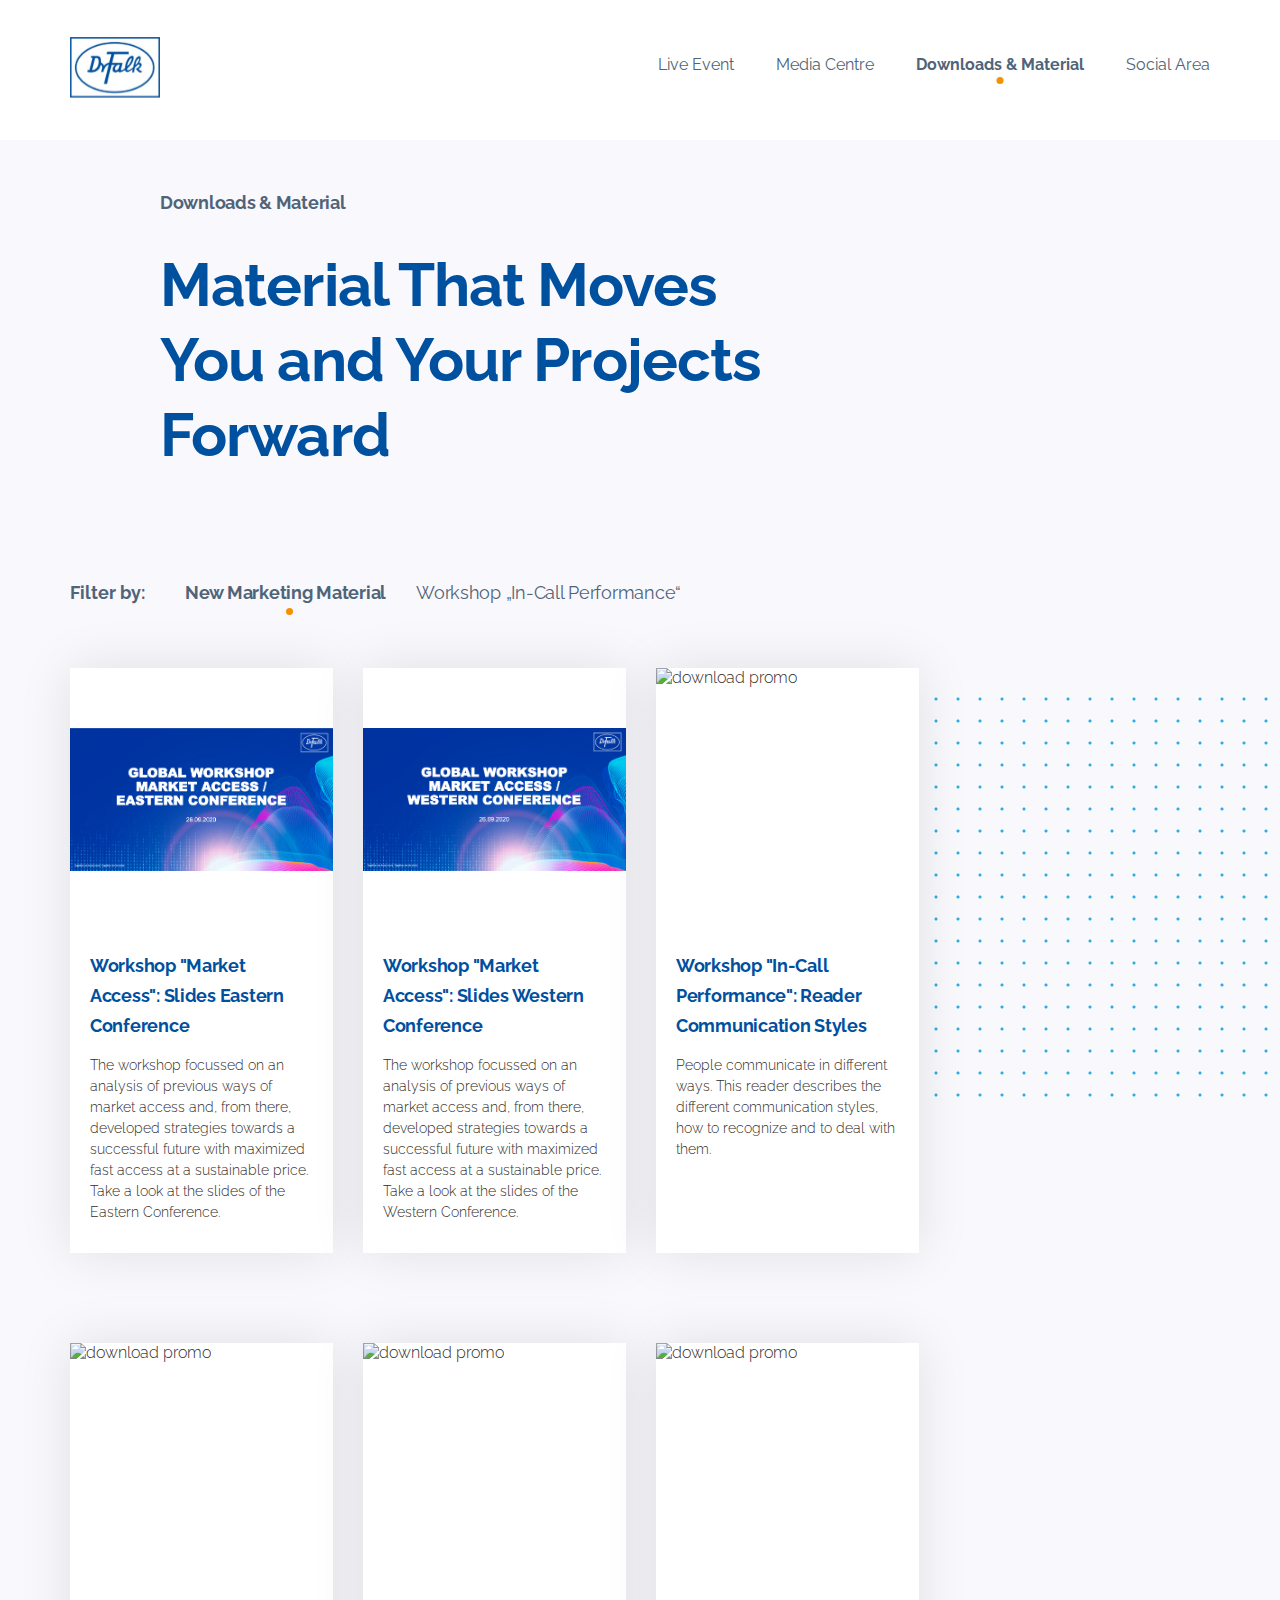
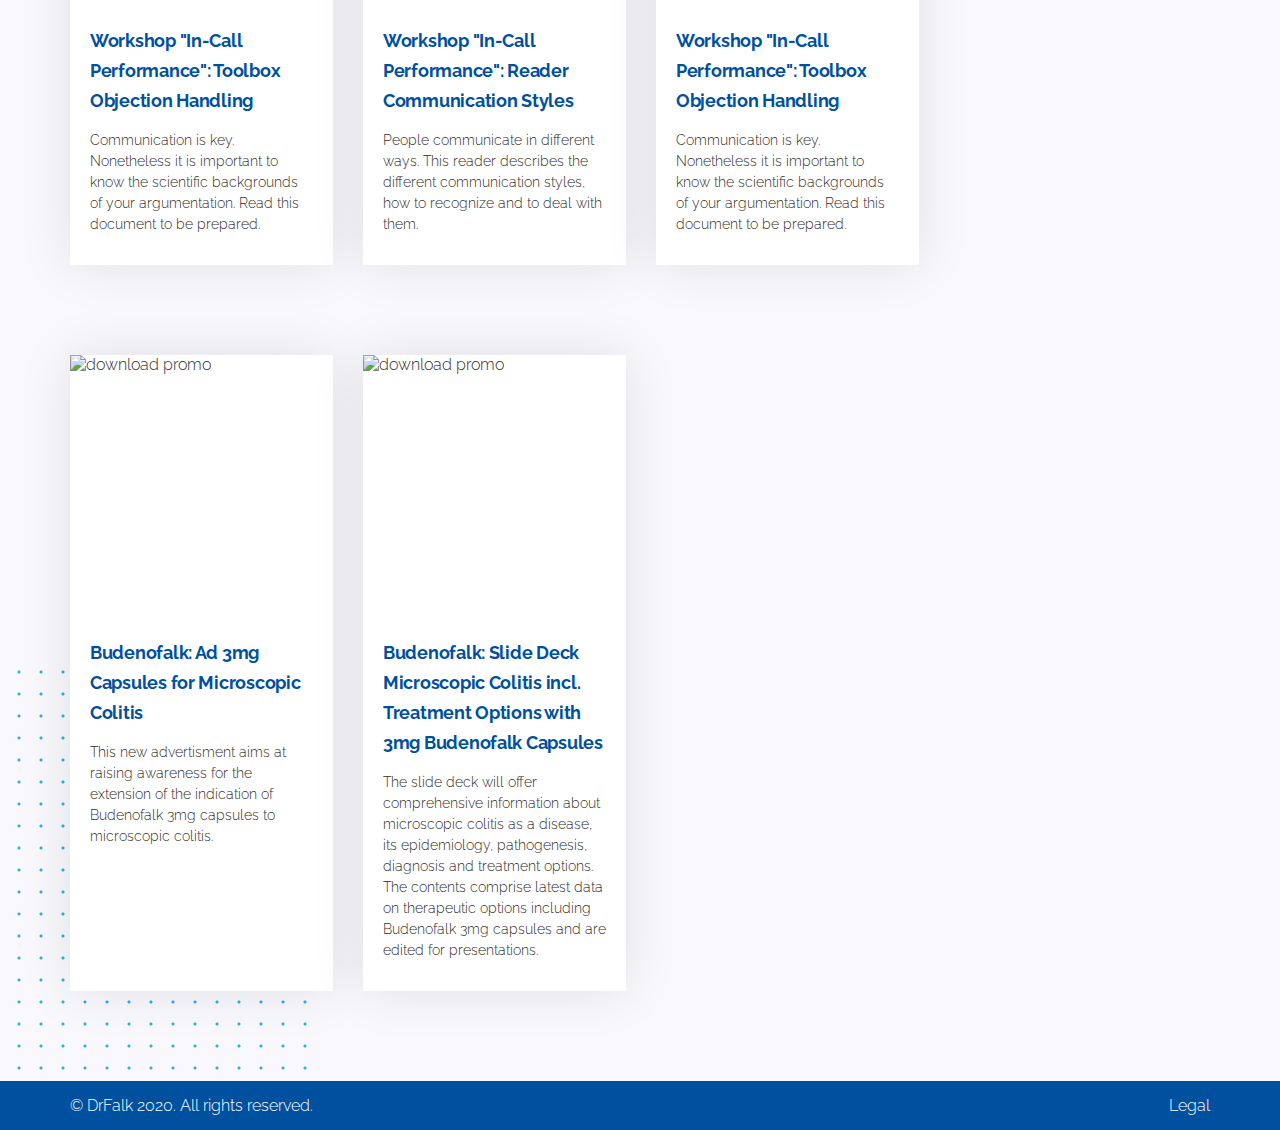
==== commit ce548ff1: "Git Fix" ====
--- a/downloads.html
+++ b/downloads.html
@@ -83,6 +83,272 @@
                                     <div class="action-popup--box">
                                         <span class="video-popup--close download-popup--close"></span>
                                         <div class="action-popup--download">
+                                            <a class="download-inner" href="./uploads/WorkshopMarketAccess-East.pdf"
+                                                download>download</a>
+                                        </div>
+                                        <div class="action-popup--wrapper">
+                                            <img src="./uploads/WorkshopMarketAccess-East.png" alt="pdf preview">
+                                        </div>
+                                    </div>
+                                </div>
+                                <!--  -->
+                                <div class="media-card--wrapper">
+                                    <div class="img-box">
+                                        <img src="./uploads/WorkshopMarketAccess-East.png" alt="download promo">
+                                        <div class="media--download-action">
+                                            <span class="preview"></span>
+                                            <a class="download" href="./uploads/WorkshopMarketAccess-East.pdf"
+                                                download></a>
+                                        </div>
+                                    </div>
+                                    <div class="media-card--conteiner">
+                                        <div class="media-title">
+                                            <div class="media-title--headline">
+                                                <p>Workshop "Market Access": Slides Eastern
+                                                    Conference</p>
+                                            </div>
+                                        </div>
+                                        <div class="media-speakr">
+                                            <p>The workshop focussed on an analysis of
+                                                previous ways of market access
+                                                and, from there, developed strategies
+                                                towards a successful future with
+                                                maximized fast access at a sustainable
+                                                price. Take a look at the slides
+                                                of the Eastern Conference.</p>
+                                        </div>
+                                    </div>
+                                </div>
+                            </div>
+                            <div class="media-card items" dw-category="A">
+                                <!-- POPup -->
+                                <div class="action-popup">
+                                    <div class="action-popup--box">
+                                        <span class="video-popup--close download-popup--close"></span>
+                                        <div class="action-popup--download">
+                                            <a class="download-inner" href="./uploads/WorkshopMarketAccess-West.pdf"
+                                                download>download</a>
+                                        </div>
+                                        <div class="action-popup--wrapper">
+                                            <img src="./uploads/WorkshopMarketAccess-West.png" alt="pdf preview">
+                                        </div>
+                                    </div>
+                                </div>
+                                <!--  -->
+                                <div class="media-card--wrapper">
+                                    <div class="img-box">
+                                        <img src="./uploads/WorkshopMarketAccess-West.png" alt="download promo">
+                                        <div class="media--download-action">
+                                            <span class="preview"></span>
+                                            <a class="download" href="./uploads/WorkshopMarketAccess-West.pdf"
+                                                download></a>
+                                        </div>
+                                    </div>
+                                    <div class="media-card--conteiner">
+                                        <div class="media-title">
+                                            <div class="media-title--headline">
+                                                <p>Workshop "Market Access": Slides Western
+                                                    Conference</p>
+                                            </div>
+                                        </div>
+                                        <div class="media-speakr">
+                                            <p>
+                                                The workshop focussed on an analysis of
+                                                previous ways of market access
+                                                and, from there, developed strategies
+                                                towards a successful future with
+                                                maximized fast access at a sustainable
+                                                price. Take a look at the slides
+                                                of the Western Conference.
+                                            </p>
+                                        </div>
+                                    </div>
+                                </div>
+                            </div>
+                            <div class="media-card items" dw-category="A">
+                                <!-- POPup -->
+                                <div class="action-popup">
+                                    <div class="action-popup--box">
+                                        <span class="video-popup--close download-popup--close"></span>
+                                        <div class="action-popup--download">
+                                            <a class="download-inner"
+                                                href="./media/dl-center/Workshop_In-CallPerformance_Toolbox_Objection-Handling.pdf"
+                                                download>download</a>
+                                        </div>
+                                        <div class="action-popup--wrapper">
+                                            <img src="./media/dl-center/Workshop_In-CallPerformance_Reader_CommunicationStyles-thumb.jpg"
+                                                alt="pdf preview">
+                                        </div>
+                                    </div>
+                                </div>
+                                <!--  -->
+                                <div class="media-card--wrapper">
+                                    <div class="img-box">
+                                        <img src="./media/dl-center/Workshop_In-CallPerformance_Reader_CommunicationStyles-thumb.jpg"
+                                            alt="download promo">
+                                        <div class="media--download-action">
+                                            <span class="preview"></span>
+                                            <a class="download"
+                                                href="./media/dl-center/Workshop_In-CallPerformance_Reader_CommunicationStyles.pdf"
+                                                download></a>
+                                        </div>
+                                    </div>
+                                    <div class="media-card--conteiner">
+                                        <div class="media-title">
+                                            <div class="media-title--headline">
+                                                <p>Workshop "In-Call Performance": Reader
+                                                    Communication Styles</p>
+                                            </div>
+                                        </div>
+                                        <div class="media-speakr">
+                                            <p>People communicate in different ways. This
+                                                reader describes the different
+                                                communication styles, how to recognize and
+                                                to deal with them.</p>
+                                        </div>
+                                    </div>
+                                </div>
+                            </div>
+                            <div class="media-card items" dw-category="A">
+                                <!-- POPup -->
+                                <div class="action-popup">
+                                    <div class="action-popup--box">
+                                        <span class="video-popup--close download-popup--close"></span>
+                                        <div class="action-popup--download">
+                                            <a class="download-inner"
+                                                href="./media/dl-center/Workshop_In-CallPerformance_Toolbox_Objection-Handling.pdf"
+                                                download>download</a>
+                                        </div>
+                                        <div class="action-popup--wrapper">
+                                            <img src="./media/dl-center/Workshop_In-CallPerformance_Toolbox_Objection-Handling_preview.jpg"
+                                                alt="pdf preview">
+                                        </div>
+                                    </div>
+                                </div>
+                                <!--  -->
+                                <div class="media-card--wrapper">
+                                    <div class="img-box">
+                                        <img src="./media/dl-center/Workshop_In-CallPerformance_Toolbox_Objection-Handling_preview.jpg"
+                                            alt="download promo">
+                                        <div class="media--download-action">
+                                            <span class="preview"></span>
+                                            <a class="download"
+                                                href="./media/dl-center/Workshop_In-CallPerformance_Toolbox_Objection-Handling.pdf"
+                                                download></a>
+                                        </div>
+                                    </div>
+                                    <div class="media-card--conteiner">
+                                        <div class="media-title">
+                                            <div class="media-title--headline">
+                                                <p>Workshop "In-Call Performance": Toolbox
+                                                    Objection Handling</p>
+                                            </div>
+                                        </div>
+                                        <div class="media-speakr">
+                                            <p>Communication is key. Nonetheless it is
+                                                important to know the scientific
+                                                backgrounds of your argumentation. Read this
+                                                document to be prepared.
+                                            </p>
+                                        </div>
+                                    </div>
+                                </div>
+                            </div>
+                            <div class="media-card items" dw-category="A">
+                                <!-- POPup -->
+                                <div class="action-popup">
+                                    <div class="action-popup--box">
+                                        <span class="video-popup--close download-popup--close"></span>
+                                        <div class="action-popup--download">
+                                            <a class="download-inner"
+                                                href="./media/dl-center/Workshop_In-CallPerformance_Toolbox_Objection-Handling.pdf"
+                                                download>download</a>
+                                        </div>
+                                        <div class="action-popup--wrapper">
+                                            <img src="./media/dl-center/Workshop_In-CallPerformance_Reader_CommunicationStyles-thumb.jpg"
+                                                alt="pdf preview">
+                                        </div>
+                                    </div>
+                                </div>
+                                <!--  -->
+                                <div class="media-card--wrapper">
+                                    <div class="img-box">
+                                        <img src="./media/dl-center/Workshop_In-CallPerformance_Reader_CommunicationStyles-thumb.jpg"
+                                            alt="download promo">
+                                        <div class="media--download-action">
+                                            <span class="preview"></span>
+                                            <a class="download"
+                                                href="./media/dl-center/Workshop_In-CallPerformance_Reader_CommunicationStyles.pdf"
+                                                download></a>
+                                        </div>
+                                    </div>
+                                    <div class="media-card--conteiner">
+                                        <div class="media-title">
+                                            <div class="media-title--headline">
+                                                <p>Workshop "In-Call Performance": Reader
+                                                    Communication Styles</p>
+                                            </div>
+                                        </div>
+                                        <div class="media-speakr">
+                                            <p>People communicate in different ways. This
+                                                reader describes the different
+                                                communication styles, how to recognize and
+                                                to deal with them.</p>
+                                        </div>
+                                    </div>
+                                </div>
+                            </div>
+                            <div class="media-card items" dw-category="A">
+                                <!-- POPup -->
+                                <div class="action-popup">
+                                    <div class="action-popup--box">
+                                        <span class="video-popup--close download-popup--close"></span>
+                                        <div class="action-popup--download">
+                                            <a class="download-inner"
+                                                href="./media/dl-center/Workshop_In-CallPerformance_Toolbox_Objection-Handling.pdf"
+                                                download>download</a>
+                                        </div>
+                                        <div class="action-popup--wrapper">
+                                            <img src="./media/dl-center/Workshop_In-CallPerformance_Toolbox_Objection-Handling_preview.jpg"
+                                                alt="pdf preview">
+                                        </div>
+                                    </div>
+                                </div>
+                                <!--  -->
+                                <div class="media-card--wrapper">
+                                    <div class="img-box">
+                                        <img src="./media/dl-center/Workshop_In-CallPerformance_Toolbox_Objection-Handling_preview.jpg"
+                                            alt="download promo">
+                                        <div class="media--download-action">
+                                            <span class="preview"></span>
+                                            <a class="download"
+                                                href="./media/dl-center/Workshop_In-CallPerformance_Toolbox_Objection-Handling.pdf"
+                                                download></a>
+                                        </div>
+                                    </div>
+                                    <div class="media-card--conteiner">
+                                        <div class="media-title">
+                                            <div class="media-title--headline">
+                                                <p>Workshop "In-Call Performance": Toolbox
+                                                    Objection Handling</p>
+                                            </div>
+                                        </div>
+                                        <div class="media-speakr">
+                                            <p>Communication is key. Nonetheless it is
+                                                important to know the scientific
+                                                backgrounds of your argumentation. Read this
+                                                document to be prepared.
+                                            </p>
+                                        </div>
+                                    </div>
+                                </div>
+                            </div>
+                            <div class="media-card items" dw-category="C">
+                                <!-- POPup -->
+                                <div class="action-popup">
+                                    <div class="action-popup--box">
+                                        <span class="video-popup--close download-popup--close"></span>
+                                        <div class="action-popup--download">
                                             <a class="download-inner"
                                                 href="./media/dl-center/Budenofalk_Ad_3mgCapsules_MC_DIN-A4.pdf"
                                                 download>download</a>
@@ -118,7 +384,7 @@
                                     </div>
                                 </div>
                             </div>
-                            <div class="media-card items" dw-category="A">
+                            <div class="media-card items" dw-category="C">
                                 <!-- POPup -->
                                 <div class="action-popup">
                                     <div class="action-popup--box">
@@ -156,988 +422,6 @@
                                                 treatment options. The contents comprise latest data on therapeutic
                                                 options including Budenofalk 3mg capsules and are edited for
                                                 presentations.
-                                            </p>
-                                        </div>
-                                    </div>
-                                </div>
-                            </div>
-                            <div class="media-card items" dw-category="A">
-                                <!-- POPup -->
-                                <div class="action-popup">
-                                    <div class="action-popup--box">
-                                        <span class="video-popup--close download-popup--close"></span>
-                                        <div class="action-popup--download">
-                                            <!--<a class="download-inner" href="./img/logo.svg" download>download</a>-->
-                                        </div>
-                                        <div class="action-popup--wrapper">
-                                            <img src="./media/dl-center/Budenofalk_Brochure_HCP_MC_Thumbnail.jpg"
-                                                alt="pdf preview">
-                                        </div>
-                                    </div>
-                                </div>
-                                <!--  -->
-                                <div class="media-card--wrapper">
-                                    <div class="img-box">
-                                        <img src="./media/dl-center/Budenofalk_Brochure_HCP_MC_Thumbnail.jpg"
-                                            alt="download promo">
-                                        <div class="media--download-action">
-                                            <span class="preview"></span>
-                                            <!--<a class="download" href="./media/dl-center/VIPS_MarketingMaterial_Platzhalter.pdf" download></a>-->
-                                        </div>
-                                    </div>
-                                    <div class="media-card--conteiner">
-                                        <div class="media-title">
-                                            <div class="media-title--headline">
-                                                <p>Budenofalk: Brochure Microscopic Colitis for HCPs</p>
-                                            </div>
-                                        </div>
-                                        <div class="media-speakr">
-                                            <p>This brochure for HCPs provides a comprehensive overview on microscopic
-                                                colitis as a disease, its epidemiology, pathogenesis, diagnosis and
-                                                treatment options. In the new version it will include the latest
-                                                guidelines for the treatment of the disease and the extended indication
-                                                of Budenofalk 3mg capsules to microscopic colitis. </p>
-                                        </div>
-                                    </div>
-                                </div>
-                            </div>
-                            <div class="media-card items" dw-category="A">
-                                <!-- POPup -->
-                                <div class="action-popup">
-                                    <div class="action-popup--box">
-                                        <span class="video-popup--close download-popup--close"></span>
-                                        <div class="action-popup--download">
-                                            <a class="download"
-                                                href="./media/dl-center/VIPS_MarketingMaterial_Platzhalter.pdf"
-                                                download></a>
-                                        </div>
-                                        <div class="action-popup--wrapper">
-                                            <img src="./media/dl-center/Budenofalk_Flyer_3mgCapsules_MC_Thumbnail.jpg"
-                                                alt="pdf preview">
-                                        </div>
-                                    </div>
-                                </div>
-                                <!--  -->
-                                <div class="media-card--wrapper">
-                                    <div class="img-box">
-                                        <img src="./media/dl-center/Budenofalk_Flyer_3mgCapsules_MC_Thumbnail.jpg"
-                                            alt="download promo">
-                                        <div class="media--download-action">
-                                            <span class="preview"></span>
-                                            <!--<a class="download" href="./media/dl-center/VIPS_MarketingMaterial_Platzhalter.pdf" download></a>-->
-                                        </div>
-                                    </div>
-                                    <div class="media-card--conteiner">
-                                        <div class="media-title">
-                                            <div class="media-title--headline">
-                                                <p>Budenofalk: Flyer 3mg Capsules for Microscopic Colitis</p>
-                                            </div>
-                                        </div>
-                                        <div class="media-speakr">
-                                            <p>This new leaflet will give a short overview on microscopic colitis as a
-                                                disease, its diagnosis and treatment as well as on Budenofalk 3mg
-                                                capsules as a treatment option.</p>
-                                        </div>
-                                    </div>
-                                </div>
-                            </div>
-                            <div class="media-card items" dw-category="A">
-                                <!-- POPup -->
-                                <div class="action-popup">
-                                    <div class="action-popup--box">
-                                        <span class="video-popup--close download-popup--close"></span>
-                                        <div class="action-popup--download">
-                                            <a class="download"
-                                                href="./media/dl-center/VIPS_MarketingMaterial_Platzhalter.pdf"
-                                                download></a>
-                                        </div>
-                                        <div class="action-popup--wrapper">
-                                            <img src="./media/dl-center/Budenofalk_Mailing_3mgCapsules_Thumbnail.png"
-                                                alt="pdf preview">
-                                        </div>
-                                    </div>
-                                </div>
-                                <!--  -->
-                                <div class="media-card--wrapper">
-                                    <div class="img-box">
-                                        <img src="./media/dl-center/Budenofalk_Mailing_3mgCapsules_Thumbnail.png"
-                                            alt="download promo">
-                                        <div class="media--download-action">
-                                            <span class="preview"></span>
-                                            <!--<a class="download" href="./media/dl-center/VIPS_MarketingMaterial_Platzhalter.pdf" download></a>-->
-                                        </div>
-                                    </div>
-                                    <div class="media-card--conteiner">
-                                        <div class="media-title">
-                                            <div class="media-title--headline">
-                                                <p>Budenofalk: Mailing 3mg Capsules for Microscopic Colitis</p>
-                                            </div>
-                                        </div>
-                                        <div class="media-speakr">
-                                            <p>This mailing addresses HCPs in order to inform them about the extension
-                                                of the indication of Budenofalk 3mg capsules to induction and
-                                                maintenance therapy of microscopic colitis.
-                                        </div>
-                                    </div>
-                                </div>
-                            </div>
-                            <div class="media-card items" dw-category="A">
-                                <!-- POPup -->
-                                <div class="action-popup">
-                                    <div class="action-popup--box">
-                                        <span class="video-popup--close download-popup--close"></span>
-                                        <div class="action-popup--download">
-                                            <a class="download-inner"
-                                                href="./media/dl-center/Budenofalk_Ad_RectalFoam_UC_DIN-A4.pdf"
-                                                download>download</a>
-                                        </div>
-                                        <div class="action-popup--wrapper">
-                                            <img src="./media/dl-center/Budenofalk_Ad_RectalFoam_UC_DIN-A4_Thumbnail.PNG"
-                                                alt="pdf preview">
-                                        </div>
-                                    </div>
-                                </div>
-                                <!--  -->
-                                <div class="media-card--wrapper">
-                                    <div class="img-box">
-                                        <img src="./media/dl-center/Budenofalk_Ad_RectalFoam_UC_DIN-A4_Thumbnail.PNG"
-                                            alt="download promo">
-                                        <div class="media--download-action">
-                                            <span class="preview"></span>
-                                            <a class="download"
-                                                href="./media/dl-center/Budenofalk_Ad_RectalFoam_UC_DIN-A4.pdf"
-                                                download></a>
-                                        </div>
-                                    </div>
-                                    <div class="media-card--conteiner">
-                                        <div class="media-title">
-                                            <div class="media-title--headline">
-                                                <p>Budenofalk: Ad Rectal Foam for Ulcerative Colitis</p>
-                                            </div>
-                                        </div>
-                                        <div class="media-speakr">
-                                            <p>This advertisment presents Budenofalk rectal foam for Ulcerative Colitis
-                                                with a new key visual underlining the products key features.
-                                        </div>
-                                    </div>
-                                </div>
-                            </div>
-                            <div class="media-card items" dw-category="A">
-                                <!-- POPup -->
-                                <div class="action-popup">
-                                    <div class="action-popup--box">
-                                        <span class="video-popup--close download-popup--close"></span>
-                                        <div class="action-popup--download">
-                                            <!--<a class="download-inner" href="./media/dl-center/missing"
-                                                download>download</a>-->
-                                        </div>
-                                        <div class="action-popup--wrapper">
-                                            <img src="./media/dl-center/Budenofalk_Brochure_Patient_AI_Thumbnail.jpg"
-                                                alt="pdf preview">
-                                        </div>
-                                    </div>
-                                </div>
-                                <!--  -->
-                                <div class="media-card--wrapper">
-                                    <div class="img-box">
-                                        <img src="./media/dl-center/Budenofalk_Brochure_Patient_AI_Thumbnail.jpg"
-                                            alt="download promo">
-                                        <div class="media--download-action">
-                                            <span class="preview"></span>
-                                            <!--<a class="download" href="./media/dl-center/VIPS_MarketingMaterial_Platzhalter.pdf" download></a>-->
-                                        </div>
-                                    </div>
-                                    <div class="media-card--conteiner">
-                                        <div class="media-title">
-                                            <div class="media-title--headline">
-                                                <p>Budenofalk: Brochure Autoimmune Hepatitis for Patients</p>
-                                            </div>
-                                        </div>
-                                        <div class="media-speakr">
-                                            <p>This brochure aims at helping patients with autoimmune hepatitis and
-                                                their relatives to get an overview about the disease in general, its
-                                                causes, symptoms and diagnosis as well as to learn about treatment
-                                                options. The new version will include latest knowledge about the
-                                                disease.
-                                        </div>
-                                    </div>
-                                </div>
-                            </div>
-                            <div class="media-card items" dw-category="A">
-                                <!-- POPup -->
-                                <div class="action-popup">
-                                    <div class="action-popup--box">
-                                        <span class="video-popup--close download-popup--close"></span>
-                                        <div class="action-popup--download">
-                                            <a class="download-inner"
-                                                href="./media/dl-center/Jorveza_Ad_Acute-Maintenance.zip"
-                                                download>download</a>-->
-                                        </div>
-                                        <div class="action-popup--wrapper">
-                                            <img src="./media/dl-center/Jorveza_Ad_Acute-Maintenance_Thumbnail.png"
-                                                alt="pdf preview">
-                                        </div>
-                                    </div>
-                                </div>
-                                <!--  -->
-                                <div class="media-card--wrapper">
-                                    <div class="img-box">
-                                        <img src="./media/dl-center/Jorveza_Ad_Acute-Maintenance_Thumbnail.png"
-                                            alt="download promo">
-                                        <div class="media--download-action">
-                                            <span class="preview"></span>
-                                            <a class="download"
-                                                href="./media/dl-center/Jorveza_Ad_Acute-Maintenance.zip" download></a>
-                                        </div>
-                                    </div>
-                                    <div class="media-card--conteiner">
-                                        <div class="media-title">
-                                            <div class="media-title--headline">
-                                                <p>Jorveza: Ad Acute & Maintenance Treatment (in various formats)</p>
-                                            </div>
-                                        </div>
-                                        <div class="media-speakr">
-                                            <p>This advertisment containing the stopper „Long-term treatment – Now
-                                                approved for maintenance therapy“ informs about Jorveza now being
-                                                available for maintenance therapy. It is supposed to be placed in
-                                                journals addressing gastroentereologists.
-                                        </div>
-                                    </div>
-                                </div>
-                            </div>
-                            <div class="media-card items" dw-category="A">
-                                <!-- POPup -->
-                                <div class="action-popup">
-                                    <div class="action-popup--box">
-                                        <span class="video-popup--close download-popup--close"></span>
-                                        <div class="action-popup--download">
-                                            <!--<a class="download-inner" href="./media/dl-center/VIPS_MarketingMaterial_Platzhalter.jpg"-->
-                                            download>download</a>
-                                        </div>
-                                        <div class="action-popup--wrapper">
-                                            <img src="./media/dl-center/Jorveza_Brochure_HCP_EoE_Thumbnail.png"
-                                                alt="pdf preview">
-                                        </div>
-                                    </div>
-                                </div>
-                                <!--  -->
-                                <div class="media-card--wrapper">
-                                    <div class="img-box">
-                                        <img src="./media/dl-center/Jorveza_Brochure_HCP_EoE_Thumbnail.png"
-                                            alt="download promo">
-                                        <div class="media--download-action">
-                                            <span class="preview"></span>
-                                            <!--<a class="download" href="./media/dl-center/VIPS_MarketingMaterial_Platzhalter.pdf" download></a>-->
-                                        </div>
-                                    </div>
-                                    <div class="media-card--conteiner">
-                                        <div class="media-title">
-                                            <div class="media-title--headline">
-                                                <p>Jorveza: Brochure Eosinophilic Esophagitis for HCPs</p>
-                                            </div>
-                                        </div>
-                                        <div class="media-speakr">
-                                            <p>This brochure for physicians provides concise up-to-date information
-                                                about Eosinophilic Esophagitis (EoE) covering the clinical picture,
-                                                epidemiology, pathophysiology, diagnosis and treatment options as
-                                                recommended by the guidelines. Additionally, it includes a short
-                                                introduction to Jorveza® and how it is supposed to be applied by
-                                                patients. In the new version it will also include maintenance treatment
-                                                and the 0.5mg dose of Jorveza.
-                                        </div>
-                                    </div>
-                                </div>
-                            </div>
-                            <div class="media-card items" dw-category="A">
-                                <!-- POPup -->
-                                <div class="action-popup">
-                                    <div class="action-popup--box">
-                                        <span class="video-popup--close download-popup--close"></span>
-                                        <div class="action-popup--download">
-                                            <!-- <a class="download-inner" href="./img/logo.svg" download>download</a> -->
-                                        </div>
-                                        <div class="action-popup--wrapper">
-                                            <img src="./media/dl-center/Jorveza_Brochure_Patient_EoE_Thumbnail.png"
-                                                alt="pdf preview">
-                                        </div>
-                                    </div>
-                                </div>
-                                <!--  -->
-                                <div class="media-card--wrapper">
-                                    <div class="img-box">
-                                        <img src="./media/dl-center/Jorveza_Brochure_Patient_EoE_Thumbnail.png"
-                                            alt="download promo">
-                                        <div class="media--download-action">
-                                            <span class="preview"></span>
-                                            <!--<a class="download" href="./media/dl-center/VIPS_MarketingMaterial_Platzhalter.pdf" download></a>-->
-                                        </div>
-                                    </div>
-                                    <div class="media-card--conteiner">
-                                        <div class="media-title">
-                                            <div class="media-title--headline">
-                                                <p>Jorveza: Brochure Eosinophilic Esophagitis for Patients</p>
-                                            </div>
-                                        </div>
-                                        <div class="media-speakr">
-                                            <p>This patient brochure aims at helping EoE patients as well as their
-                                                relatives to get an overview about the disease in general, its causes,
-                                                symptoms as well as diagnosis. Upon that, a particular focus lies on the
-                                                treatment options as recommended by the guidelines. In the new version
-                                                it will also refer to maintenance treatment and the 0.5mg dose of
-                                                Jorveza.
-                                        </div>
-                                    </div>
-                                </div>
-                            </div>
-                            <div class="media-card items" dw-category="A">
-                                <!-- POPup -->
-                                <div class="action-popup">
-                                    <div class="action-popup--box">
-                                        <span class="video-popup--close download-popup--close"></span>
-                                        <div class="action-popup--download">
-                                            <!-- <a class="download-inner" href="./img/logo.svg" download>download</a> -->
-                                        </div>
-                                        <div class="action-popup--wrapper">
-                                            <img src="./media/dl-center/Jorveza_Mailing_MaintenanceTreatment.png"
-                                                alt="pdf preview">
-                                        </div>
-                                    </div>
-                                </div>
-                                <!--  -->
-                                <div class="media-card--wrapper">
-                                    <div class="img-box">
-                                        <img src="./media/dl-center/Jorveza_Mailing_MaintenanceTreatment.png"
-                                            alt="download promo">
-                                        <div class="media--download-action">
-                                            <span class="preview"></span>
-                                            <!--<a class="download" href="./media/dl-center/VIPS_MarketingMaterial_Platzhalter.pdf" download></a>-->
-                                        </div>
-                                    </div>
-                                    <div class="media-card--conteiner">
-                                        <div class="media-title">
-                                            <div class="media-title--headline">
-                                                <p>Jorveza: Mailing Maintenance Treatment</p>
-                                            </div>
-                                        </div>
-                                        <div class="media-speakr">
-                                            <p>This mailing is going to address GI specialists and HCPs who already know
-                                                EoE in order to inform them about the extended approval of Jorveza also
-                                                for maintenance treatment.
-                                        </div>
-                                    </div>
-                                </div>
-                            </div>
-                            <div class="media-card items" dw-category="A">
-                                <!-- POPup -->
-                                <div class="action-popup">
-                                    <div class="action-popup--box">
-                                        <span class="video-popup--close download-popup--close"></span>
-                                        <div class="action-popup--download">
-                                            <a class="download-inner" href="./media/dl-center/Jorveza_Video_MoA.mp4"
-                                                download>download</a>
-                                        </div>
-                                        <div class="action-popup--wrapper">
-                                            <img src="./media/dl-center/Jorveza_Video_MoA_Thumbnail.png"
-                                                alt="pdf preview">
-                                        </div>
-                                    </div>
-                                </div>
-                                <!--  -->
-                                <div class="media-card--wrapper">
-                                    <div class="img-box">
-                                        <img src="./media/dl-center/Jorveza_Video_MoA_Thumbnail.png"
-                                            alt="download promo">
-                                        <div class="media--download-action">
-                                            <span class="preview"></span>
-                                            <a class="download" href="./media/dl-center/Jorveza_Video_MoA.mp4"
-                                                download></a>
-                                        </div>
-                                    </div>
-                                    <div class="media-card--conteiner">
-                                        <div class="media-title">
-                                            <div class="media-title--headline">
-                                                <p>Jorveza: Video Mode of Action </p>
-                                            </div>
-                                        </div>
-                                        <div class="media-speakr">
-                                            <p>This video provides information about Eosinophilic Esophagitis (EoE), its
-                                                diagnosis and treatment by Jorveza. It is supposed to be embedded in
-                                                websites, newsletters etc.
-                                        </div>
-                                    </div>
-                                </div>
-                            </div>
-                            <div class="media-card items" dw-category="A">
-                                <!-- POPup -->
-                                <div class="action-popup">
-                                    <div class="action-popup--box">
-                                        <span class="video-popup--close download-popup--close"></span>
-                                        <div class="action-popup--download">
-                                            <!-- <a class="download-inner" href="./img/logo.svg" download>download</a> -->
-                                        </div>
-                                        <div class="action-popup--wrapper">
-                                            <img src="./media/dl-center/Jorveza_Flyer_EoETreatment.png"
-                                                alt="pdf preview">
-                                        </div>
-                                    </div>
-                                </div>
-                                <!--  -->
-                                <div class="media-card--wrapper">
-                                    <div class="img-box">
-                                        <img src="./media/dl-center/Jorveza_Flyer_EoETreatment.png"
-                                            alt="download promo">
-                                        <div class="media--download-action">
-                                            <span class="preview"></span>
-                                            <!--<a class="download" href="./media/dl-center/VIPS_MarketingMaterial_Platzhalter.pdf" download></a>-->
-                                        </div>
-                                    </div>
-                                    <div class="media-card--conteiner">
-                                        <div class="media-title">
-                                            <div class="media-title--headline">
-                                                <p>Jorveza: Flyer Eosinophilic Esophagitis and Treatment Options with
-                                                    Jorveza</p>
-                                            </div>
-                                        </div>
-                                        <div class="media-speakr">
-                                            <p>This new leaflet will give a short overview on Eosinophilic Esophagitis
-                                                (EoE) and informs about Jorveza in short and long-term treatment.
-                                        </div>
-                                    </div>
-                                </div>
-                            </div>
-                            <div class="media-card items" dw-category="A">
-                                <!-- POPup -->
-                                <div class="action-popup">
-                                    <div class="action-popup--box">
-                                        <span class="video-popup--close download-popup--close"></span>
-                                        <div class="action-popup--download">
-                                            <a class="download-inner"
-                                                href="./media/dl-center/Jorveza_PatientWebsite_DIY-Kit.zip"
-                                                download>download</a>
-                                        </div>
-                                        <div class="action-popup--wrapper">
-                                            <img src="./media/dl-center/Jorveza_PatientWebsite_DIY-Kit_Thumbnail.png"
-                                                alt="pdf preview">
-                                        </div>
-                                    </div>
-                                </div>
-                                <!--  -->
-                                <div class="media-card--wrapper">
-                                    <div class="img-box">
-                                        <img src="./media/dl-center/Jorveza_PatientWebsite_DIY-Kit_Thumbnail.png"
-                                            alt="download promo">
-                                        <div class="media--download-action">
-                                            <span class="preview"></span>
-                                            <a class="download"
-                                                href="./media/dl-center/Jorveza_PatientWebsite_DIY-Kit.zip"
-                                                download></a>
-                                        </div>
-                                    </div>
-                                    <div class="media-card--conteiner">
-                                        <div class="media-title">
-                                            <div class="media-title--headline">
-                                                <p>Jorveza: Patient Awareness Website - DIY Kit</p>
-                                            </div>
-                                        </div>
-                                        <div class="media-speakr">
-                                            <p>The material in this kit contains all information and pictures required
-                                                to create a patient-directed awareness site on swallowing issues and
-                                                Eosinophilic Esophagitis (EoE) like the German site
-                                                www.schluckbeschwerden.de. You can use these materials to set up a
-                                                corresponding website in your country.
-                                        </div>
-                                    </div>
-                                </div>
-                            </div>
-                            <div class="media-card items" dw-category="A">
-                                <!-- POPup -->
-                                <div class="action-popup">
-                                    <div class="action-popup--box">
-                                        <span class="video-popup--close download-popup--close"></span>
-                                        <div class="action-popup--download">
-                                            <!--<a class="download-inner" href="./media/dl-center/VIPS_MarketingMaterial_Platzhalter.jpg" download>download</a>-->
-                                        </div>
-                                        <div class="action-popup--wrapper">
-                                            <img src="./media/dl-center/Jorveza_Video_MaintenanceStudy_Thumbnail.png"
-                                                alt="pdf preview">
-                                        </div>
-                                    </div>
-                                </div>
-                                <!--  -->
-                                <div class="media-card--wrapper">
-                                    <div class="img-box">
-                                        <img src="./media/dl-center/Jorveza_Video_MaintenanceStudy_Thumbnail.png"
-                                            alt="download promo">
-                                        <div class="media--download-action">
-                                            <span class="preview"></span>
-                                            <!--<a class="download" href="./media/dl-center/VIPS_MarketingMaterial_Platzhalter.pdf" download></a>-->
-                                        </div>
-                                    </div>
-                                    <div class="media-card--conteiner">
-                                        <div class="media-title">
-                                            <div class="media-title--headline">
-                                                <p>Jorveza: Video Maintenance Treatment Approval Study</p>
-                                            </div>
-                                        </div>
-                                        <div class="media-speakr">
-                                            <p>This new video is going to explain the concept and the results of the
-                                                study that led to the approval of Jorveza for maintenance treatment. It
-                                                is supposed to be embedded in websites etc.
-                                        </div>
-                                    </div>
-                                </div>
-                            </div>
-                            <div class="media-card items" dw-category="A">
-                                <!-- POPup -->
-                                <div class="action-popup">
-                                    <div class="action-popup--box">
-                                        <span class="video-popup--close download-popup--close"></span>
-                                        <div class="action-popup--download">
-                                            <a class="download-inner"
-                                                href="./media/dl-center/Relafalk_ProductFolder_TD.zip"
-                                                download>download</a>
-                                        </div>
-                                        <div class="action-popup--wrapper">
-                                            <img src="./media/dl-center/Relafalk_ProductFolder_Thumbnail.png"
-                                                alt="pdf preview">
-                                        </div>
-                                    </div>
-                                </div>
-                                <!--  -->
-                                <div class="media-card--wrapper">
-                                    <div class="img-box">
-                                        <img src="./media/dl-center/Relafalk_ProductFolder_Thumbnail.png"
-                                            alt="download promo">
-                                        <div class="media--download-action">
-                                            <span class="preview"></span>
-                                            <a class="download" href="./media/dl-center/Relafalk_ProductFolder_TD.zip"
-                                                download></a>
-                                        </div>
-                                    </div>
-                                    <div class="media-card--conteiner">
-                                        <div class="media-title">
-                                            <div class="media-title--headline">
-                                                <p>Relafalk: Product Folder on Traveler's Diarhea and Relafalk as
-                                                    Treatment Option</p>
-                                            </div>
-                                        </div>
-                                        <div class="media-speakr">
-                                            <p>This product folder addresses GI specialists, travel medicine specialists
-                                                and general practitioners giving a concise overview on traveler’s
-                                                diarrhea (TD) with respect to epidemiology, risk factors, classification
-                                                of TD and treatment options. Besides illustrating the formulation and
-                                                mode of action of Relafalk® it also summarizes the most important data
-                                                of the studies by Steffen et al. (2018) and DuPont et al. (2014)
-                                                demonstrating the same clinical efficacy as the comparator
-                                                ciprofloxacin, adverse events at placebo level and low risk for the
-                                                colonization with multidrug resistant bacteria.</p>
-                                        </div>
-                                    </div>
-                                </div>
-                            </div>
-                            <div class="media-card items" dw-category="A">
-                                <!-- POPup -->
-                                <div class="action-popup">
-                                    <div class="action-popup--box">
-                                        <span class="video-popup--close download-popup--close"></span>
-                                        <div class="action-popup--download">
-                                            <!-- <a class="download-inner" href="./img/logo.svg" download>download</a> -->
-                                        </div>
-                                        <div class="action-popup--wrapper">
-                                            <img src="./media/dl-center/Relafalk_Brochure_HCP_Microbiota_Thumbnail.png"
-                                                alt="pdf preview">
-                                        </div>
-                                    </div>
-                                </div>
-                                <!--  -->
-                                <div class="media-card--wrapper">
-                                    <div class="img-box">
-                                        <img src="./media/dl-center/Relafalk_Brochure_HCP_Microbiota_Thumbnail.png"
-                                            alt="download promo">
-                                        <div class="media--download-action">
-                                            <span class="preview"></span>
-                                            <!--<a class="download" href="./media/dl-center/VIPS_MarketingMaterial_Platzhalter.pdf" download></a>-->
-                                        </div>
-                                    </div>
-                                    <div class="media-card--conteiner">
-                                        <div class="media-title">
-                                            <div class="media-title--headline">
-                                                <p>Relafalk: Brochure Microbiota and Gastrointestinal Disorders</p>
-                                            </div>
-                                        </div>
-                                        <div class="media-speakr">
-                                            <p>This new brochure is going to address GI specialists and gives a concise
-                                                overview on the microbiota and its influence on gastrointestinal
-                                                disorders. </p>
-                                        </div>
-                                    </div>
-                                </div>
-                            </div>
-                            <div class="media-card items" dw-category="A">
-                                <!-- POPup -->
-                                <div class="action-popup">
-                                    <div class="action-popup--box">
-                                        <span class="video-popup--close download-popup--close"></span>
-                                        <div class="action-popup--download">
-                                            <a class="download-inner"
-                                                href="./media/dl-center/Relafalk_Brochure_HCP_TD.pdf"
-                                                download>download</a>
-                                        </div>
-                                        <div class="action-popup--wrapper">
-                                            <img src="./media/dl-center/Relafalk_Brochure_HCP_TD_Thumbnail.PNG"
-                                                alt="pdf preview">
-                                        </div>
-                                    </div>
-                                </div>
-                                <!--  -->
-                                <div class="media-card--wrapper">
-                                    <div class="img-box">
-                                        <img src="./media/dl-center/Relafalk_Brochure_HCP_TD_Thumbnail.PNG"
-                                            alt="download promo">
-                                        <div class="media--download-action">
-                                            <span class="preview"></span>
-                                            <a class="download" href="./media/dl-center/Relafalk_Brochure_HCP_TD.pdf"
-                                                download></a>
-                                        </div>
-                                    </div>
-                                    <div class="media-card--conteiner">
-                                        <div class="media-title">
-                                            <div class="media-title--headline">
-                                                <p>Relafalk: Brochure Traveler's Diarrhea for HCPs</p>
-                                            </div>
-                                        </div>
-                                        <div class="media-speakr">
-                                            <p>This brochure for physicians provides a comprehensive overview on
-                                                traveler’s diarrhea (TD) covering epidemiology, clinical
-                                                characteristics, etiology and therapeutic options as recommended by the
-                                                guidelines. It describes the differences of systemic and topically
-                                                acting antibiotics and provides a summary of the most important study
-                                                data on Rifamycin SV-MMX (Relafalk®). Thus, it can help physicians to
-                                                provide guidance for travelers, who want to equip their first-aid kit
-                                                for travel.</p>
-                                        </div>
-                                    </div>
-                                </div>
-                            </div>
-                            <div class="media-card items" dw-category="A">
-                                <!-- POPup -->
-                                <div class="action-popup">
-                                    <div class="action-popup--box">
-                                        <span class="video-popup--close download-popup--close"></span>
-                                        <div class="action-popup--download">
-                                            <a class="download-inner"
-                                                href="./media/dl-center/Relafalk_Brochure_Patient_TD.pdf"
-                                                download>download</a>
-                                        </div>
-                                        <div class="action-popup--wrapper">
-                                            <img src="./media/dl-center/Relafalk_Brochure_Patient_TD_Thumbnail.png"
-                                                alt="pdf preview">
-                                        </div>
-                                    </div>
-                                </div>
-                                <!--  -->
-                                <div class="media-card--wrapper">
-                                    <div class="img-box">
-                                        <img src="./media/dl-center/Relafalk_Brochure_Patient_TD_Thumbnail.png"
-                                            alt="download promo">
-                                        <div class="media--download-action">
-                                            <span class="preview"></span>
-                                            <a class="download"
-                                                href="./media/dl-center/Relafalk_Brochure_Patient_TD.pdf" download></a>
-                                        </div>
-                                    </div>
-                                    <div class="media-card--conteiner">
-                                        <div class="media-title">
-                                            <div class="media-title--headline">
-                                                <p>Relafalk: Brochure Traveler's Diarrhea for Patients</p>
-                                            </div>
-                                        </div>
-                                        <div class="media-speakr">
-                                            <p>This patient brochure is aiming to help travelers to prepare for their
-                                                trips in respect of traveller’s diarrhea (TD) and to provide
-                                                comprehensive background information on TD. The brochure can also be
-                                                handed over to patients, who received a pre-travel counsel by their
-                                                physician, to provide information for rereading.
-                                            </p>
-                                        </div>
-                                    </div>
-                                </div>
-                            </div>
-                            <div class="media-card items" dw-category="A">
-                                <!-- POPup -->
-                                <div class="action-popup">
-                                    <div class="action-popup--box">
-                                        <span class="video-popup--close download-popup--close"></span>
-                                        <div class="action-popup--download">
-                                            <!-- <a class="download-inner" href="./img/logo.svg" download>download</a> -->
-                                        </div>
-                                        <div class="action-popup--wrapper">
-                                            <img src="./media/dl-center/Salofalk_Mailing_Granules_Thumbnail.png"
-                                                alt="pdf preview">
-                                        </div>
-                                    </div>
-                                </div>
-                                <!--  -->
-                                <div class="media-card--wrapper">
-                                    <div class="img-box">
-                                        <img src="./media/dl-center/Salofalk_Mailing_Granules_Thumbnail.png"
-                                            alt="download promo">
-                                        <div class="media--download-action">
-                                            <span class="preview"></span>
-                                            <!--<a class="download" href="./media/dl-center/VIPS_MarketingMaterial_Platzhalter.pdf" download></a>-->
-                                        </div>
-                                    </div>
-                                    <div class="media-card--conteiner">
-                                        <div class="media-title">
-                                            <div class="media-title--headline">
-                                                <p>Salofalk: Mailing Reminder Granules as Treatment Option</p>
-                                            </div>
-                                        </div>
-                                        <div class="media-speakr">
-                                            <p>This new mailing is going to address HCPs in order to remind them of
-                                                Salofalk Granules, their product features and indications in general.
-                                            </p>
-                                        </div>
-                                    </div>
-                                </div>
-                            </div>
-                            <div class="media-card items" dw-category="A">
-                                <!-- POPup -->
-                                <div class="action-popup">
-                                    <div class="action-popup--box">
-                                        <span class="video-popup--close download-popup--close"></span>
-                                        <div class="action-popup--download">
-                                            <!-- <a class="download-inner" href="./img/logo.svg" download>download</a> -->
-                                        </div>
-                                        <div class="action-popup--wrapper">
-                                            <img src="./media/dl-center/Ursofalk_Brochure_LiverTests.png"
-                                                alt="pdf preview">
-                                        </div>
-                                    </div>
-                                </div>
-                                <!--  -->
-                                <div class="media-card--wrapper">
-                                    <div class="img-box">
-                                        <img src="./media/dl-center/Ursofalk_Brochure_LiverTests.png"
-                                            alt="download promo">
-                                        <div class="media--download-action">
-                                            <span class="preview"></span>
-                                            <!--<a class="download" href="./media/dl-center/VIPS_MarketingMaterial_Platzhalter.pdf" download></a>-->
-                                        </div>
-                                    </div>
-                                    <div class="media-card--conteiner">
-                                        <div class="media-title">
-                                            <div class="media-title--headline">
-                                                <p>Ursofalk: Brochure Liver Tests</p>
-                                            </div>
-                                        </div>
-                                        <div class="media-speakr">
-                                            <p>This brochure provides information for HCPs about conducting liver tests
-                                                and analyzing the corresponding data in order to distinguish different
-                                                liver diseases and to make the right diagnosis. In the new version also
-                                                liver scores will be included to help further differentiation. </p>
-                                        </div>
-                                    </div>
-                                </div>
-                            </div>
-                            <div class="media-card items" dw-category="A">
-                                <!-- POPup -->
-                                <div class="action-popup">
-                                    <div class="action-popup--box">
-                                        <span class="video-popup--close download-popup--close"></span>
-                                        <div class="action-popup--download">
-                                            <a class="download-inner" href="./uploads/WorkshopMarketAccess-East.pdf"
-                                                download>download</a>
-                                        </div>
-                                        <div class="action-popup--wrapper">
-                                            <img src="./uploads/WorkshopMarketAccess-East.png" alt="pdf preview">
-                                        </div>
-                                    </div>
-                                </div>
-                                <!--  -->
-                                <div class="media-card--wrapper">
-                                    <div class="img-box">
-                                        <img src="./uploads/WorkshopMarketAccess-East.png" alt="download promo">
-                                        <div class="media--download-action">
-                                            <span class="preview"></span>
-                                            <a class="download" href="./uploads/WorkshopMarketAccess-East.pdf"
-                                                download></a>
-                                        </div>
-                                    </div>
-                                    <div class="media-card--conteiner">
-                                        <div class="media-title">
-                                            <div class="media-title--headline">
-                                                <p>Workshop "Market Access": Slides Eastern Conference</p>
-                                            </div>
-                                        </div>
-                                        <div class="media-speakr">
-                                            <p>The workshop focussed on an analysis of previous ways of market access
-                                                and, from there, developed strategies towards a successful future with
-                                                maximized fast access at a sustainable price. Take a look at the slides
-                                                of the Eastern Conference.</p>
-                                        </div>
-                                    </div>
-                                </div>
-                            </div>
-                            <div class="media-card items" dw-category="A">
-                                <!-- POPup -->
-                                <div class="action-popup">
-                                    <div class="action-popup--box">
-                                        <span class="video-popup--close download-popup--close"></span>
-                                        <div class="action-popup--download">
-                                            <a class="download-inner" href="./uploads/WorkshopMarketAccess-West.pdf"
-                                                download>download</a>
-                                        </div>
-                                        <div class="action-popup--wrapper">
-                                            <img src="./uploads/WorkshopMarketAccess-West.png" alt="pdf preview">
-                                        </div>
-                                    </div>
-                                </div>
-                                <!--  -->
-                                <div class="media-card--wrapper">
-                                    <div class="img-box">
-                                        <img src="./uploads/WorkshopMarketAccess-West.png" alt="download promo">
-                                        <div class="media--download-action">
-                                            <span class="preview"></span>
-                                            <a class="download" href="./uploads/WorkshopMarketAccess-West.pdf"
-                                                download></a>
-                                        </div>
-                                    </div>
-                                    <div class="media-card--conteiner">
-                                        <div class="media-title">
-                                            <div class="media-title--headline">
-                                                <p>Workshop "Market Access": Slides Western Conference</p>
-                                            </div>
-                                        </div>
-                                        <div class="media-speakr">
-                                            <p>
-                                                The workshop focussed on an analysis of previous ways of market access
-                                                and, from there, developed strategies towards a successful future with
-                                                maximized fast access at a sustainable price. Take a look at the slides
-                                                of the Western Conference.
-                                            </p>
-                                        </div>
-                                    </div>
-                                </div>
-                            </div>
-                            <!--   <div class="media-card items" dw-category="B">
-                                <div class="action-popup">
-                                    <div class="action-popup--box">
-                                        <span class="video-popup--close download-popup--close"></span>
-                                        <div class="action-popup--download">
-                                            <a class="download-inner"
-                                                href="./media/dl-center/Workshop_DigitalMarketing_Teaser.mp4"
-                                                download>download</a>
-                                        </div>
-                                        <div class="action-popup--wrapper">
-                                            <img src="./media/dl-center/Workshop_DigitalMarketing_Teaser-thumb.jpg"
-                                                alt="pdf preview">
-                                        </div>
-                                    </div>
-                                </div>
-
-                                <div class="media-card--wrapper">
-                                    <div class="img-box">
-                                        <img src="./media/dl-center/Workshop_DigitalMarketing_Teaser-thumb.jpg"
-                                            alt="download promo">
-                                        <div class="media--download-action">
-                                            <span class="preview"></span>
-                                            <a class="download"
-                                                href="./media/dl-center/Workshop_DigitalMarketing_Teaser.mp4"
-                                                download></a>
-                                        </div>
-                                    </div>
-                                    <div class="media-card--conteiner">
-                                        <div class="media-title">
-                                            <div class="media-title--headline">
-                                                <p>Workshop "In-Call Performance": Reader Communication Styles</p>
-                                            </div>
-                                        </div>
-                                        <div class="media-speakr">
-                                            <p>People communicate in different ways. This reader describes the different
-                                                communication styles, how to recognize and to deal with them.</p>
-                                        </div>
-                                    </div>
-                                </div>
-                            </div>-->
-                            <div class="media-card items" dw-category="C">
-                                <!-- POPup -->
-                                <div class="action-popup">
-                                    <div class="action-popup--box">
-                                        <span class="video-popup--close download-popup--close"></span>
-                                        <div class="action-popup--download">
-                                            <a class="download-inner"
-                                                href="./media/dl-center/Workshop_In-CallPerformance_Toolbox_Objection-Handling.pdf"
-                                                download>download</a>
-                                        </div>
-                                        <div class="action-popup--wrapper">
-                                            <img src="./media/dl-center/Workshop_In-CallPerformance_Reader_CommunicationStyles-thumb.jpg"
-                                                alt="pdf preview">
-                                        </div>
-                                    </div>
-                                </div>
-                                <!--  -->
-                                <div class="media-card--wrapper">
-                                    <div class="img-box">
-                                        <img src="./media/dl-center/Workshop_In-CallPerformance_Reader_CommunicationStyles-thumb.jpg"
-                                            alt="download promo">
-                                        <div class="media--download-action">
-                                            <span class="preview"></span>
-                                            <a class="download"
-                                                href="./media/dl-center/Workshop_In-CallPerformance_Reader_CommunicationStyles.pdf"
-                                                download></a>
-                                        </div>
-                                    </div>
-                                    <div class="media-card--conteiner">
-                                        <div class="media-title">
-                                            <div class="media-title--headline">
-                                                <p>Workshop "In-Call Performance": Reader Communication Styles</p>
-                                            </div>
-                                        </div>
-                                        <div class="media-speakr">
-                                            <p>People communicate in different ways. This reader describes the different
-                                                communication styles, how to recognize and to deal with them.</p>
-                                        </div>
-                                    </div>
-                                </div>
-                            </div>
-                            <div class="media-card items" dw-category="C">
-                                <!-- POPup -->
-                                <div class="action-popup">
-                                    <div class="action-popup--box">
-                                        <span class="video-popup--close download-popup--close"></span>
-                                        <div class="action-popup--download">
-                                            <a class="download-inner"
-                                                href="./media/dl-center/Workshop_In-CallPerformance_Toolbox_Objection-Handling.pdf"
-                                                download>download</a>
-                                        </div>
-                                        <div class="action-popup--wrapper">
-                                            <img src="./media/dl-center/Workshop_In-CallPerformance_Toolbox_Objection-Handling_preview.jpg"
-                                                alt="pdf preview">
-                                        </div>
-                                    </div>
-                                </div>
-                                <!--  -->
-                                <div class="media-card--wrapper">
-                                    <div class="img-box">
-                                        <img src="./media/dl-center/Workshop_In-CallPerformance_Toolbox_Objection-Handling_preview.jpg"
-                                            alt="download promo">
-                                        <div class="media--download-action">
-                                            <span class="preview"></span>
-                                            <a class="download"
-                                                href="./media/dl-center/Workshop_In-CallPerformance_Toolbox_Objection-Handling.pdf"
-                                                download></a>
-                                        </div>
-                                    </div>
-                                    <div class="media-card--conteiner">
-                                        <div class="media-title">
-                                            <div class="media-title--headline">
-                                                <p>Workshop "In-Call Performance": Toolbox Objection Handling</p>
-                                            </div>
-                                        </div>
-                                        <div class="media-speakr">
-                                            <p>Communication is key. Nonetheless it is important to know the scientific
-                                                backgrounds of your argumentation. Read this document to be prepared.
                                             </p>
                                         </div>
                                     </div>
--- a/css/app.css
+++ b/css/app.css
@@ -1266,6 +1266,132 @@
      object-position: left;
 }
 
+.stream .video__lining {
+  display: -webkit-box;
+  display: -ms-flexbox;
+  display: flex;
+  -webkit-box-align: center;
+      -ms-flex-align: center;
+          align-items: center;
+  -webkit-box-pack: center;
+      -ms-flex-pack: center;
+          justify-content: center;
+  position: relative;
+  overflow: hidden;
+  height: 100%;
+}
+
+.stream .video__image {
+  width: 100%;
+  position: static;
+  max-width: unset;
+  height: auto;
+}
+
+.stream .video__image_ie {
+  position: relative;
+  z-index: 0;
+  display: none;
+}
+
+.stream .video__heading {
+  color: #ffffff;
+}
+
+.stream .video__title {
+  text-transform: uppercase;
+  margin-bottom: 0;
+  width: 214px;
+  margin-right: 60px;
+}
+
+.stream .video__wrapper {
+  display: -webkit-box;
+  display: -ms-flexbox;
+  display: flex;
+  -webkit-box-align: center;
+      -ms-flex-align: center;
+          align-items: center;
+  -webkit-box-pack: justify;
+      -ms-flex-pack: justify;
+          justify-content: space-between;
+}
+
+.stream .video__heading-wrapper {
+  z-index: 2;
+  position: absolute;
+  text-align: center;
+  width: 100%;
+  height: 100%;
+  top: 0;
+  left: 0;
+  right: 0;
+  bottom: 0;
+  display: -webkit-box;
+  display: -ms-flexbox;
+  display: flex;
+  -webkit-box-align: center;
+      -ms-flex-align: center;
+          align-items: center;
+  -webkit-box-pack: center;
+      -ms-flex-pack: center;
+          justify-content: center;
+  -webkit-box-orient: vertical;
+  -webkit-box-direction: normal;
+      -ms-flex-direction: column;
+          flex-direction: column;
+}
+
+.stream .video__heading-wrapper:hover .video__heading-icon:before, .stream .video__heading-wrapper:active .video__heading-icon:before, .stream .video__heading-wrapper:focus .video__heading-icon:before {
+  opacity: 0;
+  -webkit-transition: all 0.3s ease-in-out;
+  transition: all 0.3s ease-in-out;
+}
+
+.stream .video__heading-wrapper:hover .video__heading-icon:after, .stream .video__heading-wrapper:active .video__heading-icon:after, .stream .video__heading-wrapper:focus .video__heading-icon:after {
+  opacity: 1;
+  -webkit-transition: all 0.3s ease-in-out;
+  transition: all 0.3s ease-in-out;
+}
+
+.stream .video__heading-icon {
+  margin: 0 auto 10px;
+  position: relative;
+  width: 139px;
+  height: 139px;
+}
+
+.stream .video__heading-icon:before, .stream .video__heading-icon:after {
+  background-repeat: no-repeat;
+  background-position: 50% 50%;
+  background-size: contain;
+  content: '';
+  position: absolute;
+  width: 100%;
+  height: 100%;
+  top: 50%;
+  left: 50%;
+  -webkit-transform: translate(-50%, -50%);
+          transform: translate(-50%, -50%);
+  opacity: 1;
+  -webkit-transition: all 0.3s ease-in-out;
+  transition: all 0.3s ease-in-out;
+}
+
+.stream .video__heading-icon:after {
+  opacity: 0;
+  -webkit-transition: all 0.3s ease-in-out;
+  transition: all 0.3s ease-in-out;
+}
+
+.stream .ie .video__image_ie {
+  display: block;
+}
+
+.stream .ie .video picture {
+  display: none;
+}
+
 .stream .wrapper--timer {
   padding-right: 0;
   -ms-flex-wrap: wrap;
@@ -1360,7 +1486,6 @@
   background: #8C1E82;
   color: #ffffff;
   position: relative;
-  height: 100%;
 }
 
 .stream-box--wrapper-video {
@@ -1671,10 +1796,6 @@
   padding-top: 15px;
   padding-bottom: 25px;
   color: #000;
-}
-
-.stream .seconds-block {
-  display: none;
 }
 
 .ie .video__image_ie {
